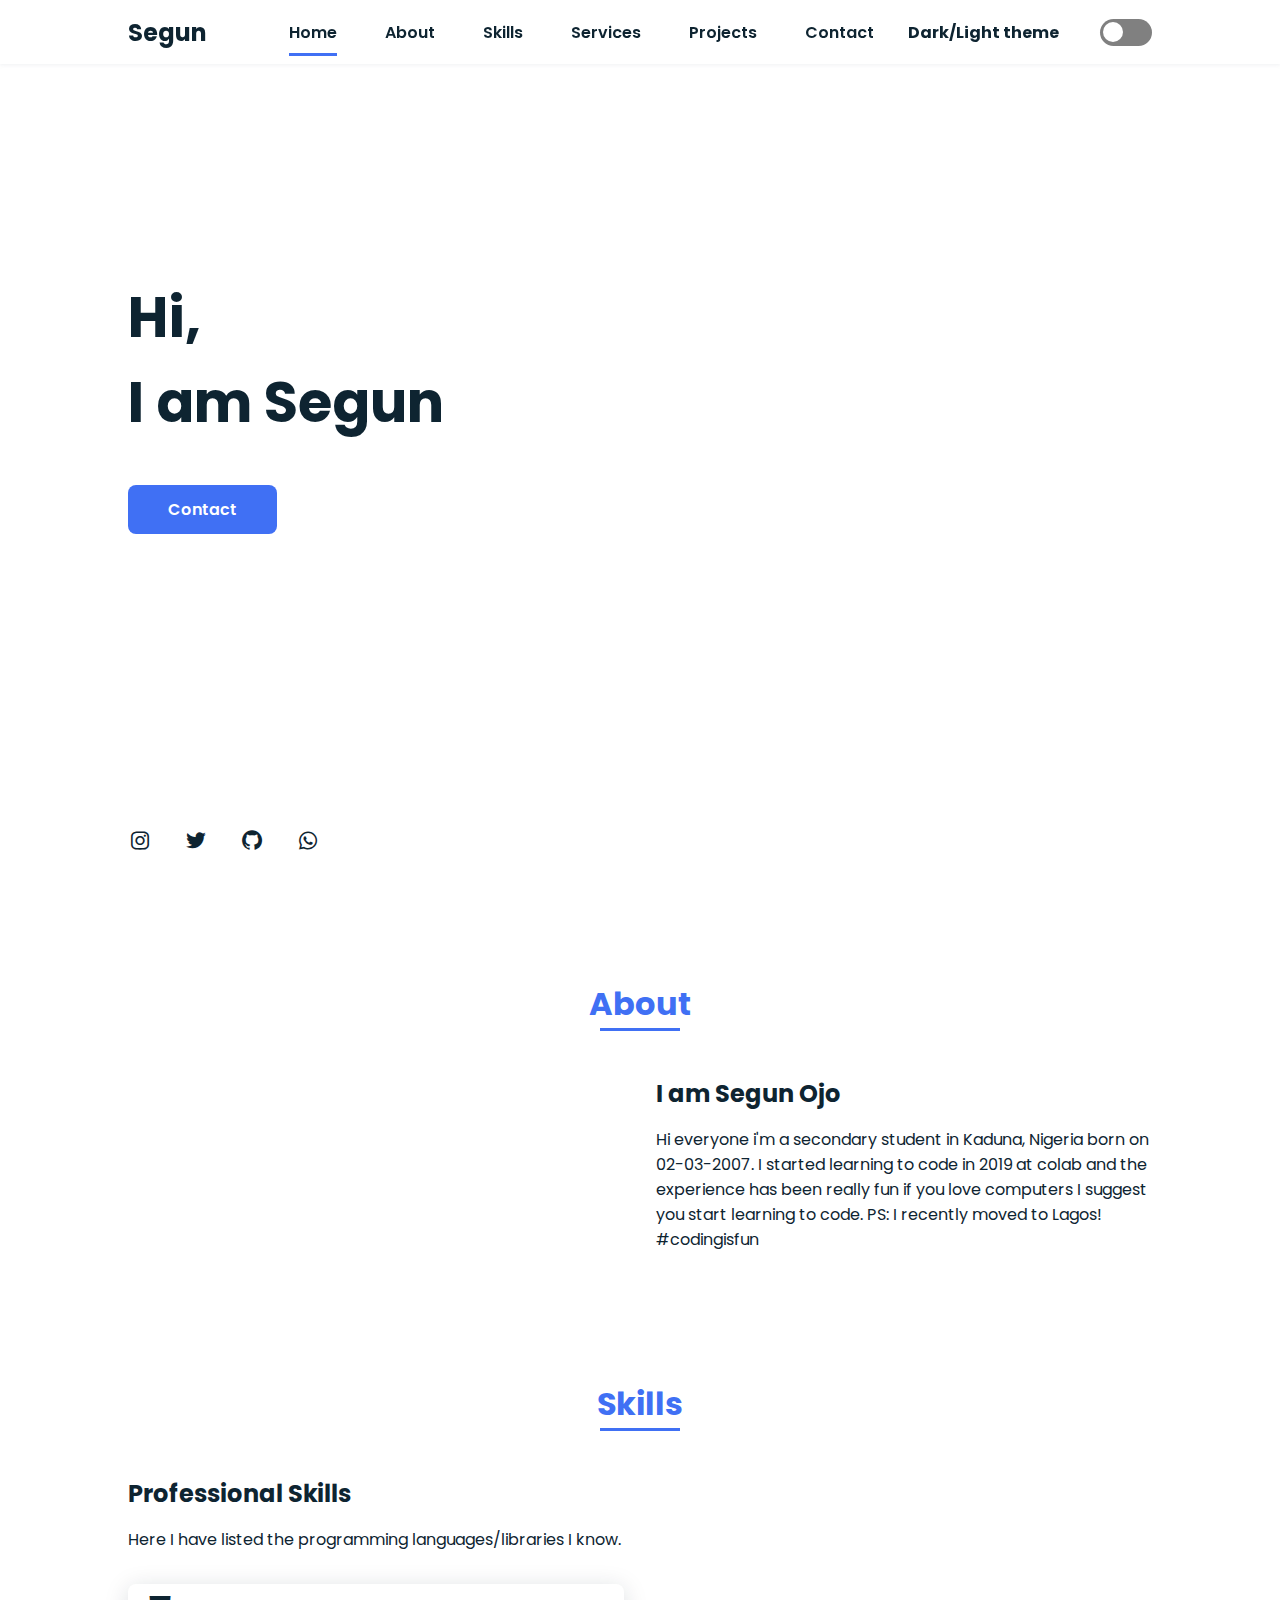
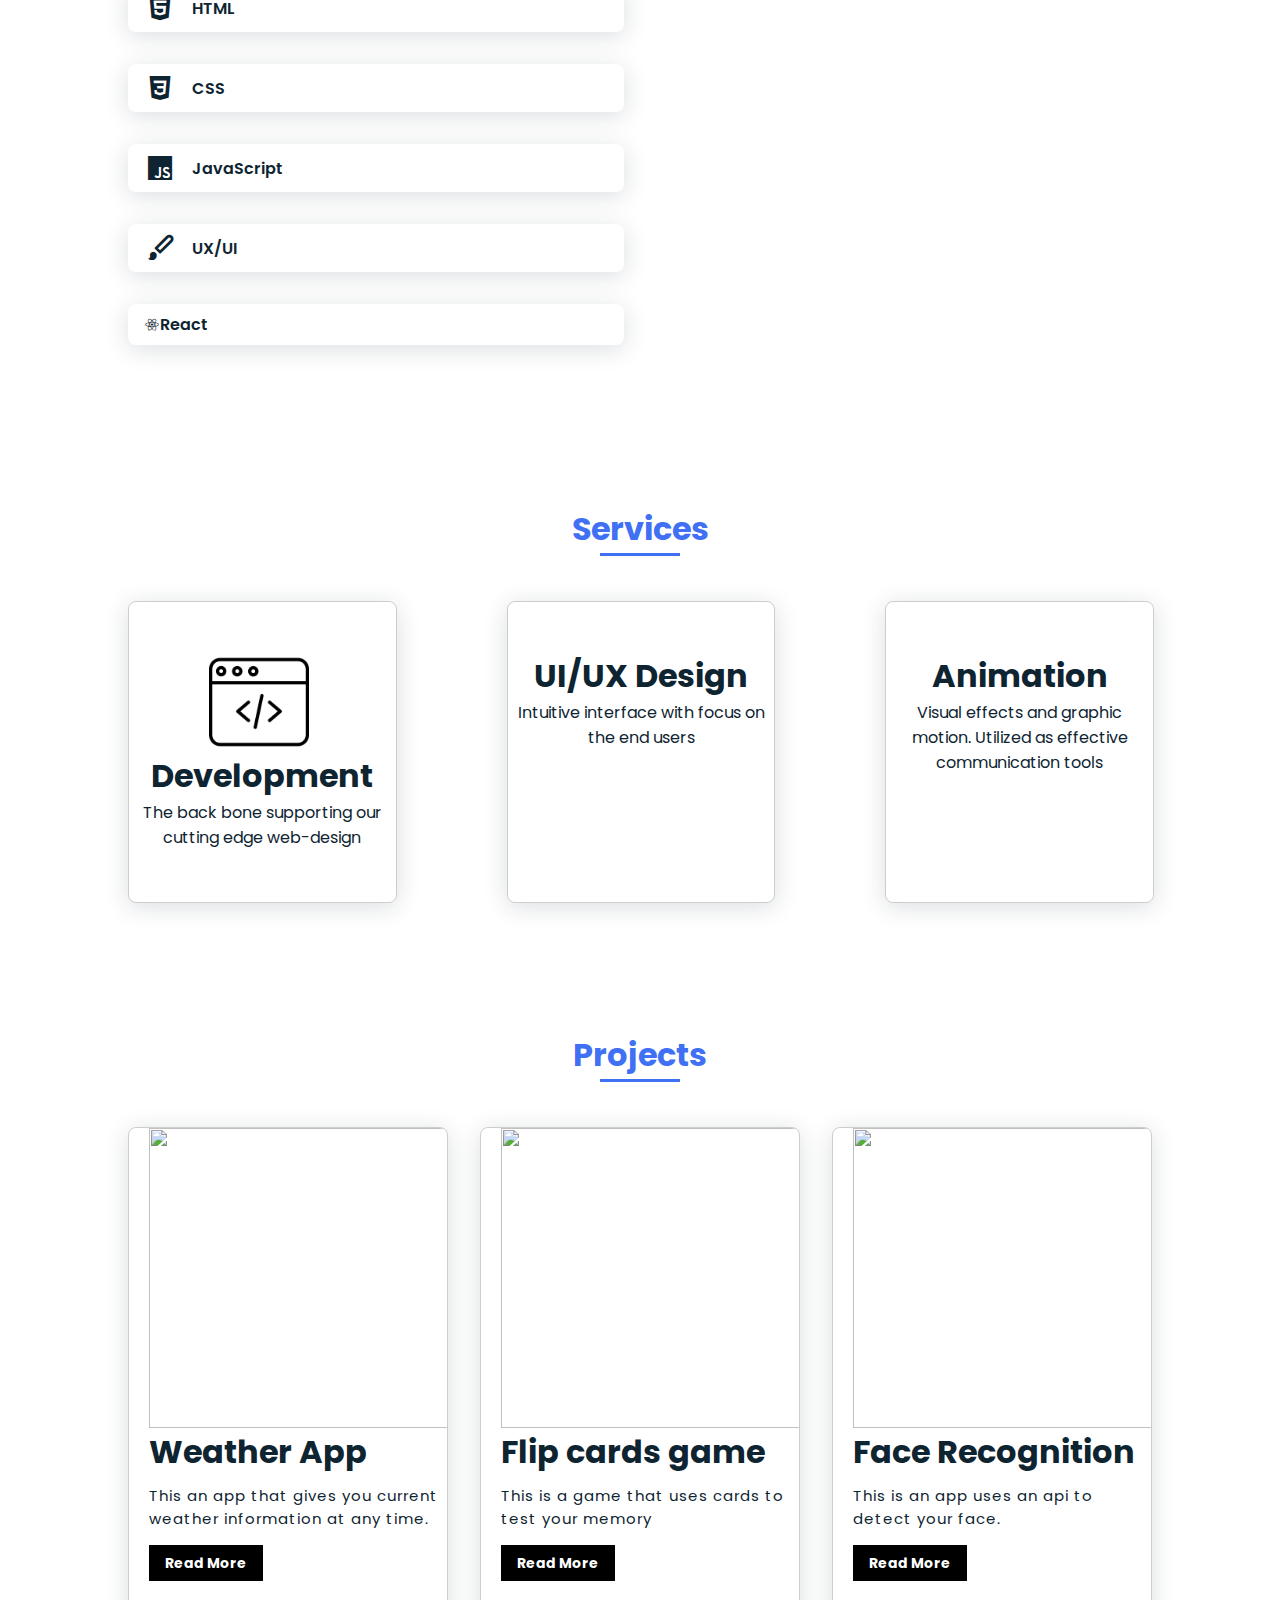
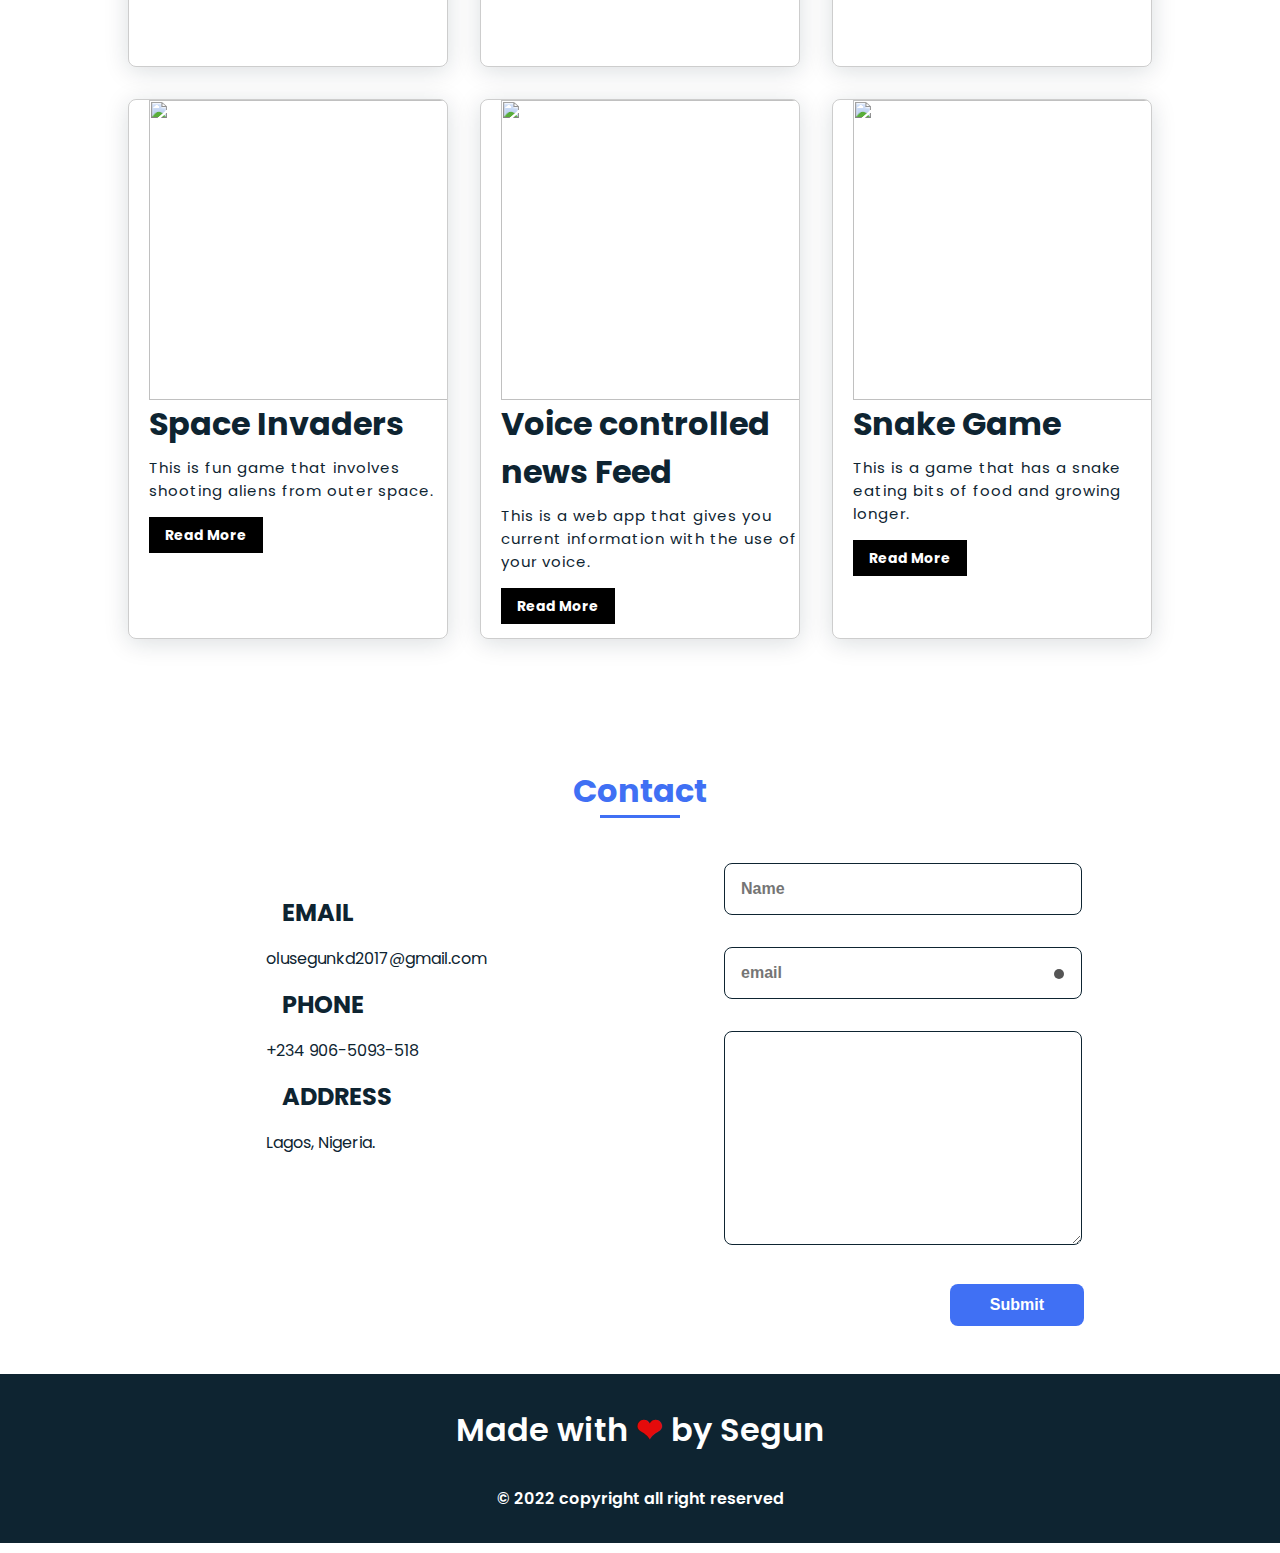
==== index.html @ 63184a0b "removed skill bars" ====
<!DOCTYPE html>
<html lang="en">
<head>
    <meta charset="UTF-8">
    <meta name="viewport" content="width=device-width, initial-scale=1.0">
    
    <link rel="stylesheet" href="style.css">
   

    <!-- =======BOX ICONS======= -->
    <link href='https://unpkg.com/boxicons@2.0.7/css/boxicons.min.css' rel='stylesheet'>
    <script src="https://cdnjs.cloudflare.com/ajax/libs/typed.js/2.0.11/typed.min.js"></script>
    <script src="https://cdnjs.cloudflare.com/ajax/libs/typed.js/2.0.11/typed.js"></script>
    <script src="https://cdnjs.cloudflare.com/ajax/libs/typed.js/2.0.11/typed.min.js.map"></script>
    <title>Segun's portfolio</title>
    <link rel="shortcut icon" type="image/jpg" href="./img/fi-.png"/>
</head>
<body id="body">
    <div id="preloader">
        <div id="preloader-inner"></div>
    </div>
    <!-- ======== HEADER ======= -->
    <header class="l-header" >
        
        <nav class="nav bd-grid">
            <div>
                <a href="#" class="nav__logo"><h2>Segun</h2></a>
            </div>
        
            <div class="nav__menu" id="nav-menu">
                <ul class="nav__list">
                    <li class="nav__item"><a href="#home" class="nav__link active" id="hom">Home</a></li>
                    <li class="nav__item" ><a href="#about" class="nav__link" id="abou">About</a></li>
                    <li class="nav__item"><a href="#skills" class="nav__link" id="skil">Skills</a></li>
                    <li class="nav__item"><a href="#services" class="nav__link" id="serve">Services</a></li>
                    <li class="nav__item"><a href="#work" class="nav__link" id="wor">Projects</a></li>
                    <li class="nav__item"><a href="#contact" class="nav__link" id="con">Contact</a></li>
                    
                </ul>
            </div>
            <h4 class="togtit">Dark/Light theme</h4>
            <div class="toggle-container">
                <input type="checkbox" id="switch" name="theme" /><label for="switch">Toggle</label>
            </div>
            <div class="nav__toggle" id ="nav-toggle">
                <div class="bar"id="bar"></div>
            </div>
        </nav>
    </header>

    <main class="l-main" id = "blur">
        <!-- === HOME === -->
        <section class="home bd-grid" id= 'home'>
            <div class="home__data">
               <h1 class="home__title">Hi, <br>I am Segun<br> <span class="type"></span></h1>
               <a href="#contact" class="button">Contact</a>
            </div>

            <div class="home__social">
                   <a href="https://www.instagram.com/__segunx/" class="home__social-icon"><i class="bx bxl-instagram"></i></a>
                <a href="https://twitter.com/seguncodes_" class="home__social-icon"><i class='bx bxl-twitter' ></i></a>
                <a href="https://github.com/lil_dev16" class="home__social-icon"><i class='bx bxl-github' ></i></a>
                <a href="https://api.whatsapp.com/send?phone=2349065093518" class="home__social-icon"><i class='bx bxl-whatsapp' ></i></a>

            </div>

            <div class="home__img">
                <img src="./img/segun3-removebg-preview.png" alt="" width= "500px">
            </div>
            
        </section>
        <img src="./img/up-arrow.png" onclick="topFunction()"  id="myIcon"></i>
        <!-- === ABOUT === -->
        <section class="about section" id = "about">
            <h2 class="section-title">About</h2>

            <div class="about__container bd-grid">
                <div class="about__img">
                    <img src="./img/desk.svg" alt="">
                </div>

             <div>
                 <h2 class="about__subtitle">I am Segun Ojo</h2>
                 <p class= "about__text">Hi everyone i'm a secondary student in Kaduna, Nigeria born on 02-03-2007. I started learning to code in 2019 at colab and the experience has been really fun if you love computers I suggest you start learning to code. PS: I recently moved to Lagos! #codingisfun </p>
                 
                </div>
             
            </div>
            
        </section>
        <!-- === SKILLS=== -->
        <section class="skills section" id="skills">
            <h2 class="section-title">Skills</h2>

            <div class="skills__container bd-grid">
                <div>
                    <h2 class="skills__subtitle">Professional Skills</h2>
                    <p class="skills__text">Here I have listed the programming languages/libraries I know.</p>
                    <div class="skills__data">
                        <div class="skills__names">
                            <i class= "bx bxl-html5 skills__icon"></i>
                            <span class="skills__name">HTML</span>
                        </div>
<!-- 
                            <div>
                                <span class="skills__percentage">90%</span>
                            </div>
                         -->
                        <!-- <div class="skills__bar skills__html"></div> -->
                    </div>

                    <div class="skills__data">
                        <div class="skills__names">
                            <i class= "bx bxl-css3 skills__icon"></i>
                            <span class="skills__name">CSS</span>
                        </div>

                            <!-- <div>
                                <span class="skills__percentage">80%</span>
                            </div> -->
                        
                        <!-- <div class="skills__bar skills__css"></div> -->
                    </div>

                    <div class="skills__data">
                        <div class="skills__names">
                            <i class= "bx bxl-javascript skills__icon"></i>
                            <span class="skills__name">JavaScript</span>
                        </div>

                            <!-- <div>
                                <span class="skills__percentage">70%</span>
                            </div> -->
                        
                        <!-- <div class="skills__bar skills__js"></div> -->
                    </div>

                    <div class="skills__data">
                        <div class="skills__names">
                            <i class= "bx bxs-paint skills__icon"></i>
                            <span class="skills__name">UX/UI</span>
                        </div>

                            <!-- <div>
                                <span class="skills__percentage">50%</span>
                            </div> -->
                        
                        <!-- <div class="skills__bar skills__ux"></div> -->
                    </div>

                    <div class="skills__data">
                        <div class="skills__names">
                            <i class='bx bxl-react'></i>
                            <span class="skills__name">React</span>
                        </div>

                            <!-- <div>
                                <span class="skills__percentage">20%</span>
                            </div> -->
                        
                        <!-- <div class="skills__bar skills__react"></div> -->
                    </div>

                   
                    
                </div>
                <div>
                    <img src="img/work2.jpg" alt="" class="skills__img">
                </div>
            </div>
        </section>
        <!-- === SERVICES === -->
        <section class="services section" id="services">
            <h2 class="section-title">Services</h2>
            <div class="services__container bd-grid">
                <div class="services__data">
                    <div class="services__img" ><img id="dev" src="./img/web-programmingb.png" alt=""></div>

                    <h1 class="services__header">Development</h1>
                    <div class="services__text">The back bone supporting our cutting edge web-design</div>
                </div>
                <div class="services__data">
                    <div class="services__img"><img id="dev1" src="./img/creativity.png" alt=""></div>

                    <h1 class="services__header">UI/UX Design</h1>
                    <div class="services__text">Intuitive interface with focus on the end users</div>
                </div>
                <div class="services__data">
                    <div class="services__img"><img id="dev2" src="./img/animation.png" alt=""></div>

                    <h1 class="services__header">Animation</h1>
                    <div class="services__text">Visual effects and graphic motion. Utilized as effective communication tools</div>
                </div>
                
            </div>
        </section>
        <!-- === WORK === -->
        <section class="work section" id="work">
            <h2 class="section-title">Projects</h2>

            <div class="work__container bd-grid">

                <div class="work__card" >
                   
                    <div class="work__info" id="info">
                        <img src="./img/undraw_Weather_app_re_kcb1.svg" alt="">
                        <h1>Weather App</h1>
                        <p class="p">This an app that gives you current weather information at any time.</p> 
                        <a class="btn" onclick="popup()">Read More</a>
                        <p>  </p>
                    </div>
                </div>
                
                <div class="work__card">
                    
                    <div class="work__info">
                        <img src="./img/undraw_playing_cards_cywn.svg" alt="">
                        <h1>Flip cards game</h1>
                        <p class="p">This is a game that uses cards to test your memory</p>
                        <a class="btn" onclick="hi()">Read More</a>
                        <p>  </p>
                    </div>
                </div>

                <div class="work__card">
                    
                    <div class="work__info">
                        <img src="./img/face.png" alt="">
                        <h1>Face Recognition</h1>
                        <p class="p">This is an app uses an api to detect your face.</p>
                        <a class="btn" onclick="sup()">Read More</a>
                        <p>  </p>
                    </div>
                </div>

                <div class="work__card">
                   
                    <div class="work__info">
                        <img src="./img/undraw_Taken_re_yn20.svg" alt="">
                        <h1>Space Invaders</h1>
                        <p class="p">This is fun game that involves shooting aliens from outer space.</p>                        
                        <a class="btn" onclick="heyya()">Read More</a>
                        <p>  </p>
                    </div>
                </div>
                
                <div class="work__card">
                  
                    <div class="work__info">
                          <img src="./img/undraw_newspaper_k72w.svg" alt="">
                        <h1> Voice controlled news Feed</h1>
                        <p class="p">This is a web app that gives you current information with the use of your voice.</p>
                        <a class="btn" onclick="hey()">Read More</a>
                        <p>  </p>
                    </div>
                </div>

                <div class="work__card">
                   
                    <div class="work__info">
                        <img src="./img/snake.svg" alt="">
                        <h1>Snake Game</h1>
                        <p class="p">This is a game that has a snake eating bits of food and growing longer.</p>
                        <a class="btn" onclick="bruh()">Read More</a>
                        <p>  </p>
                    </div>
                </div>
                
                <!-- <div class="work__img">
                    <img src="./img/work2.jpg" alt="">
                </div>
                <div class="work__img">
                    <img src="./img/work3.jpg" alt="">
                </div>
                <div class="work__img">
                    <img src="./img/work4.jpg" alt="">
                </div>
                <div class="work__img">
                    <img src="./img/work5.jpg" alt="">
                </div>
                <div class="work__img">
                    <img src="./img/work6.jpg" alt="">
                </div> -->
                
            </div>
            
            
        </section>
        <!-- === CONTACT === -->
        <section class="contact section" id= "contact">
            <h2 class="section-title">Contact</h2>

            <div class="contact__container bd-grid">
                <div class="contact__info">
                <h2 class="contact__info">EMAIL</h2>
                <p>olusegunkd2017@gmail.com</p>
                <h2 class="contact__info">PHONE</h2>
                <p>+234 906-5093-518</p>
                <h2 class="contact__info">ADDRESS</h2>
                <p>Lagos, Nigeria.</p>
                </div>
                <form id= "form"action="" class="contact__form">
                    <input type="text" id="name" placeholder="Name" class="contact__input">
                    <div class="mailBox">
                    <input type="mail" id="mail" placeholder="email" class="contact__input" onkeyup="validate();">
                    <span class="indicator"></span>
                </div>
                    <textarea name="" id="message" cols="0" rows="10" class="contact__input"></textarea>

                    <input type="button" value="Submit" class="contact__button button">
                </form>
            </div>
        </section>
    </main>
    <div id="pop">
         <i class='bx bxs-x-circle'></i>
        <h1>Weather App</h1>
        <img src="./img/undraw_Weather_app_re_kcb1.svg" alt="">
            <p class="p">This app was made using HTML, CSS and JavaScript, wth this application you can input any city in the bar above and it tells the current weather. This app is very helpful and easy to navigate.
            </p>
            <br>
           
            <a class="btn" onclick="popup()">Close</a> 
    </div>
    <div id="pop0">
        <h1>Matching cards game</h1>
        <img src="./img/undraw_playing_cards_cywn.svg" alt="">
            <p class="p">Matching game a fun and puzzling game, try to fing the match of each card in the game and you win. It helps to sharpen the memory of children. </p>
            <br>
            <a class="btn" onclick="hi()">Close</a>
    </div>
    <div id="pop1">
        <h1>Face Recognition</h1>
        <img src="./img/face.png" alt="">
            <p class="p">This is an app uses an api to detect your face, it shows a coordinate ponts on your face and tells your facial expression. In addition it can also approximate the age of the person in the camera.</p>
            <br>
            <a class="btn" onclick="sup()">Close</a>
    </div>
    <div id="pop2">
        <h1>Space Invaders</h1>
        <img src="./img/undraw_Taken_re_yn20.svg" alt="">
            <p class="p">This is fun game which consists of aliens and a space shooter, the aliens try to shoot the space shooter while the space shooter shoots back.</p>
            <br>
            <a class="btn" onclick="heyya()">Close</a>
    </div>
    <div id="pop3">
        <h1>News Feed</h1>
        <img src="./img/undraw_newspaper_k72w.svg" alt="">
            <p class="p">I developed this app with use React. This is a news feed app that tells you current around the glode, this app can be controlled with the use of voice commands</p>
            <br>
            <a class="btn" onclick="hey()">Close</a>
            
    </div>
    <div id="pop4">
        <h1>Snake Game</h1>
        <img src="./img/snake.svg" alt="">
            <p class="p">This is a game that consists of a snake and tiny bits of food, the aim of the game is to get the snake to eat food and grow longer. The longer the snake the higher your points.</p>
            <br>
            <a class="btn" onclick="bruh()">Close</a>
    </div>
    
    <!-- =====FOOTER===== -->
    <footer class="footer">
        <p class="footer__title">Made with <span>&#10084;</span> by Segun</p>

         <p>&#169; 2022 copyright all right reserved</p>
    </footer>
     <!-- GSAP -->
     <script src="https://cdnjs.cloudflare.com/ajax/libs/gsap/3.2.4/gsap.min.js"></script>
     
    <!-- ===== SCROLL REVEAL ===== -->
    <script src="https://unpkg.com/scrollreveal"></script>

    <!-- ===== PORTFOLIO JS ===== -->
    <script src="main.js"></script>
</body>
</html>
---- style.css ----
/* =====  GOOGLE FONTS ===== */
@import url('https://fonts.googleapis.com/css2?family=Poppins:wght@200;300;400;500;600;700;800&display=swap');
/* ==== VARIABLES CSS ==== */
:root{
    --header-height: 3rem;
    --font-semi: 600;
}

/* ==== COLORS ==== */
:root{
    --first-color: #4070F4;
    --second-color: #0E2431;
}

/* ==== TYPOGRAPHY ==== */
:root{
    --body-font: 'Poppins', sans-serif;
    --big-font-size: 2rem;
    --h2-font-size: 1.25rem;
    --normal-font-size: 0.938rem;
}

@media screen and (min-width: 768px){
    :root{
        --big-font-size: 3.5rem;
        --h2-font-size: 2rem;
        --normal-font-size: 1rem;
    }
    
}

/* ==== Margins ===== */
:root{
    --mb-1: 0.5rem;
    --mb-2: 1rem;
    --mb-3: 1.5rem;
    --mb-4: 2rem;
    --mb-5: 2.5rem;
    --mb-6: 3rem;
}

/* ==== z-index ==== */
:root{
    --z-back: -10;
    --z-normal: 1;
    --z-tooltip: 10;
    --z-fixed: 100;
}

/* === base === */
*,::before::after{
    box-sizing: border-box;
    
}
html{
    scroll-behavior: smooth;
}
body{
    background-color: #fff;
    margin: var(--header-height) 0 0 0;
    font-family: var(--body-font);
    font-size: var(--normal-font-size);
    color: var(--second-color);
    transition: background .2s linear;
}

h1,h2,p{
    margin: 0;
}
ul{
    margin: 0;
    padding: 0;
    list-style: none;
}
a{
    text-decoration: none;
}
img{
    max-width: 100%;
    height: auto;
    display: block;
}

/* === CLASS CSS === */
.section-title{
    position: relative;
    font-size: var(--h2-font-size);
    color: var(--first-color);
    margin-top: var(--mb-2);
    margin-bottom: var(--mb-4);
    text-align: center;
}
.section-title::after{
    position: absolute;
    content : '';
    width: 64px;
    height: 0.18rem;
    left: 0;
    right: 0;
    margin: auto;
    top: 2rem;
    background-color: var(--first-color);
}
.section{
    padding-top: 3rem;
    padding-bottom: 2rem;
}

/* === LAYOUT === */
.bd-grid{
    max-width: 1024px;
    display: grid;
    grid-template-columns: 100%;
    grid-column-gap: 2rem;
    width: calc(100% - 2rem);
    margin-left: var(--mb-2);
    margin-right: var(--mb-2);
}
.l-header{
    width: 100%;
    position: fixed;
    top: 0;
    left: 0;
    z-index: var(--z-fixed);
    background-color: rgba(255, 255, 255, 0.931);
    box-shadow: 0 1px 4px rgba(146,161,176,.15);
}
/*
Preloader style
*/
#preloader {
    position: fixed;
    top: 0;
    left: 0;
    right: 0;
    bottom: 0;
    background-color: #fff;
    z-index: 99999; }
  
  #preloader-inner {
    position: absolute;
    left: 50%;
    top: 50%;
    font-size: 5px;
    width: 2em;
    height: 2em;
    margin: -25px 0 0 -25px;
    text-indent: -9999em;
    border-top: 0.5em solid #75a6f0;
    border-right: 0.5em solid rgba(245, 245, 245, 0.5);
    border-bottom: 0.5em solid rgba(245, 245, 245, 0.5);
    border-left: 0.5em solid rgba(245, 245, 245, 0.5);
    -webkit-transform: translateZ(0);
    -ms-transform: translateZ(0);
    transform: translateZ(0);
    -webkit-animation: load8 .5s infinite linear;
    animation: load8 .5s infinite linear; }
  
  #preloader-inner,
  #preloader-inner:after {
    border-radius: 50%;
    width: 5em;
    height: 5em; }
  
  @-webkit-keyframes load8 {
    0% {
      -webkit-transform: rotate(0deg);
      transform: rotate(0deg); }
    100% {
      -webkit-transform: rotate(360deg);
      transform: rotate(360deg); } }
  
  @keyframes load8 {
    0% {
      -webkit-transform: rotate(0deg);
      transform: rotate(0deg); }
    100% {
      -webkit-transform: rotate(360deg);
      transform: rotate(360deg); } }
        
/* === NAV === */
.nav{
    height: var(--header-height);
    display: flex;
    justify-content: space-between;
    align-items: center;
    font-weight: var(--font-semi);
}
@media screen and (max-width: 768px){
    .nav__menu{
        position: fixed;
        top: var(--header-height);
        right: -120%;
        width: 60%;
        height: 100%;
        padding: 2rem;
        background-color: var(--second-color);
        transition: .5s;
        
    }
}


.bar{
    width: 1.9rem;
    height: 1.5px;
    border-radius: 2px;
    background-color: #000;
    transition: 0.5s;
    position: relative;
}

.bar:before, .bar:after{
    content: "";
    position: absolute;
    width: inherit;
    height: inherit;
    background-color: #000;
    transition: 0.5s;
}
.bar:before{
    transform: translateY(-9px);
}

.bar:after{
    transform: translateY(9px);
}



.nav__item{
    margin-bottom: var(--mb-4);
}
.nav__link{
    position: relative;
    color: #fff;
}
.nav__link:hover{
    position: relative;
}
.nav__link::before{
    position: absolute;
    content: "";
    width: 0%;
    height: 0.20rem;
    left: 0;
    top: 2rem;
    background-color: var(--first-color);
    transition: width 1s;
}

.nav__link:hover::before{
    width: 100%;
}

.nav__logo{
    color: var(--second-color);
}
.nav__toggle{
  
    color: var(--first-color);
    width: 1.9rem;
    height: 1.5px;
    border-radius: 2px;
    cursor: pointer;
    transition: 0.5s;
    position: relative;
    display: flex;
    align-items: center;
    justify-content: flex-end;
}

/* ===Active menu=== */
.active::before{
    position: absolute;
    content: "";
    width: 100%;
    height: 0.20rem;
    left: 0;
    top: 2rem;
    background-color: var(--first-color);
   
}


/* === Show menu === */

.show{
    right: 0;
}
/* === toggle === */
input[type=checkbox]{
    height: 0;
    width: 0;
    visibility: hidden;
}

label{
    cursor: pointer;
    text-indent: -9999px;
    width: 52px;
    height: 27px;
    background: grey;
    float: right;
    border-radius: 100px;
    position: relative;
}

label:after {
    content: '';
    position: absolute;
    top: 3px;
    left: 3px;
    width: 20px;
    height: 20px;
    background: #fff;
    border-radius: 90px;
    transition: 0.3s;
}

input:checked + label {
    background-color: rgb(94, 94, 230);
}

input:checked + label:after {
    left: calc(100% - 5px);
    transform: translateX(-100%);
}

label:active:after{
    width: 45px;
}

/* === HOME === */
.home{
    height: calc(100vh - 3rem);
    row-gap: 1rem;
}
.home__data{
    align-self: center;
}
.home__title{
    font-size: var(--big-font-size);
    margin-bottom: var(--mb-5);
}
.home__title span{
    color: var(--first-color);
}
.home__social{
    display: flex;
    flex-direction: column;
}
.home__social-icon{
    width: max-content;
    margin-bottom: var(--mb-2);
    font-size: 1.5rem;
    color: var(--second-color);
}
.home__social-icon:hover{
    color: var(--first-color);
}
.home__img{
    position: absolute;
    padding-top: 200px;
    right: 0;
    bottom: 0;
    width: 295px;
}
#myIcon{
  width: 50px; 
  display: none; /* Hidden by default */
  position: fixed; /* Fixed/sticky position */
  bottom: 20px; /* Place the button at the bottom of the page */
  right: 30px; /* Place the button 30px from the right */
  z-index: 99; /* Make sure it does not overlap */
  border: none; /* Remove borders */
  outline: none; /* Remove outline */
  cursor: pointer; /* Add a mouse pointer on hover */
  padding: 15px; /* Some padding */
  border-radius: 10px; /* Rounded corners */
  font-size: 18px; /* Increase font size */
  transition: 5s;
}
/* BUTTONS  */
button{
     border: none;
}
.button{
   
    display: inline-block;
    background-color: var(--first-color);
    color: #fff;
    padding: .75rem 2.5rem;
    font-weight: var(--font-semi);
    border-radius: .5rem;
}
button:hover{
    box-shadow: 0 10px 36px rgba(22, 21, 21, 0.19);
}


/* === ABOUT === */
.about__container{
    display: grid;
    row-gap: 2rem;
    text-align: center;
}
.about__subtitle{
    margin-bottom: var(--mb-2);
}
.about__img{
    justify-self: center;
}
.about__img img{
    width: 200px;
    border-radius: .5rem;
}

/* === SKILLS === */
.skills__container{
    row-gap: 2rem;
    text-align: center;
}
.skills__subtitle{
    margin-bottom: var(--mb-2);
}
.skills__text{
    margin-bottom: var(--mb-4);
}
.skills__data{
    display: flex;
    justify-content: space-between;
    align-items: center;
    position: relative;
    font-weight: var(--font-semi);
    padding: .5rem 1rem;
    margin-bottom: var(--mb-4);
    border-radius: .5rem;
    box-shadow: 0 4px 25px rgba(14, 36,49,.15);
}
.skills__icon{
    font-size: 2rem;
    margin-right: var(--mb-2);
}
.skills__names{
    display: flex;
    align-items: center
}
.skills__bar{
    position: absolute;
    left: 0;
    bottom: 0;
    background-color: var(--first-color);
    height: .25rem;
    border-radius: .5rem;
    z-index: var(--z-back);
}
.skills__html{
    width: 90%
}
.skills__css{
    width: 80%
}
.skills__js{
    width: 70%
}
.skills__ux{
    width: 50%
}
.skills__react{
    width: 20%;
}
.skills__img{
    width: 100%;
    border-radius: .5rem;
}


/* === SERVICES === */
.services__container{
    display: grid;
    grid-gap: 2rem;
    grid-template-rows: repeat(1, auto);
}
.services__data{
    border: 1px solid rgba(0, 0, 0, 0.198);
    box-shadow: 0 4px 25px rgba(14,36,49,.15);
    border-radius: .5rem;
    overflow: hidden;
    width: 100%;
    height: 300px;
}
.services__data:hover{
    transform: scale(1.1);
    transition: .5s;
}
.services__data:hover::before{
   
    content: "";
    position: absolute;
    top: 0;
    left: 0;
    display: block;
    width: 100%;
    height: 100%;
    background: rgba(0, 0, 255, 0.424);
}
.services__img{
    padding-top: 50px;
    padding-left: 40%;
    width: 100px;
}
.services__header{
    text-align: center;
}
.services__text{
    text-align: center;
}
/* === WORK === */


.work__container{
    row-gap: 2rem;
}
.l-main#blur.hello{
    filter: blur(10px);
    pointer-events: none;
    user-select: none;
}
.bxs-x-circle{
    padding-left: 650px;
  
}
#pop{
    position: fixed;
    top: 40%;
    left: 50%;
    transform: translate(-50%, -50%);
    width: 200px;
    padding: 50px;
    box-shadow: 0 5px 30px rgba(0, 0, 0, .30);
    background: #fff;
    visibility: hidden;
    opacity: 0;
    transition: .5s
}
#pop.hello{
    overflow: hidden;
    visibility: visible;
    opacity: 1;
    transition: .5s;
    top: 50%;
}
#pop0{
    position: fixed;
    top: 40%;
    left: 50%;
    transform: translate(-50%, -50%);
    width: 200px;
    padding: 50px;
    box-shadow: 0 5px 30px rgba(0, 0, 0, .30);
    background: #fff;
    visibility: hidden;
    opacity: 0;
    transition: .5s
}
#pop0.hello{
    visibility: visible;
    opacity: 1;
    transition: .5s;
    top: 50%;
}
#pop1{
    position: fixed;
    top: 40%;
    left: 50%;
    transform: translate(-50%, -50%);
    width: 200px;
    padding: 50px;
    box-shadow: 0 5px 30px rgba(0, 0, 0, .30);
    background: #fff;
    visibility: hidden;
    opacity: 0;
    transition: .5s
}
#pop1.hello{
    visibility: visible;
    opacity: 1;
    transition: .5s;
    top: 50%;
}
#pop2{
    position: fixed;
    top: 40%;
    left: 50%;
    transform: translate(-50%, -50%);
    width: 200px;
    padding: 50px;
    box-shadow: 0 5px 30px rgba(0, 0, 0, .30);
    background: #fff;
    visibility: hidden;
    opacity: 0;
    transition: .5s
}
#pop2.hello{
    visibility: visible;
    opacity: 1;
    transition: .5s;
    top: 50%;
}
#pop3{
    position: fixed;
    top: 40%;
    left: 50%;
    transform: translate(-50%, -50%);
    width: 200px;
    padding: 50px;
    box-shadow: 0 5px 30px rgba(0, 0, 0, .30);
    background: #fff;
    visibility: hidden;
    opacity: 0;
    transition: .5s
}
#pop3.hello{
    visibility: visible;
    opacity: 1;
    transition: .5s;
    top: 50%;
}
#pop4{
    position: fixed;
    top: 40%;
    left: 50%;
    transform: translate(-50%, -50%);
    width: 200px;
    padding: 50px;
    box-shadow: 0 5px 30px rgba(0, 0, 0, .30);
    background: #fff;
    visibility: hidden;
    opacity: 0;
    transition: .5s
}
#pop4.hello{
    visibility: visible;
    opacity: 1;
    transition: .5s;
    top: 50%;
}
.work__card{
    transition: .5s;
    border: 1px solid rgba(0, 0, 0, 0.198);
    box-shadow: 0 4px 25px rgba(14,36,49,.15);
    border-radius: .5rem;
    overflow: hidden;
  
}

.work__card .work__info img{
    width: 734px;
    height: 300px;
}
.work__card .work__info img:hover{
    transform: scale(0.9);
    transition: .5s;
}  
.work__card .work__info:hover{
    transform: scale(0.9);
    transition: .5s;
} 

/* .work__card:before{
    content: "";
    position: absolute;
    top: 0;
    left: 0;
    display: block;
    width: 100%;
    height: 100%;
    /* background: linear-gradient(to bottom, rgba(0, 176, 155, 0.5), rgba(150,201,61,1)); 
    z-index: 2;
    transition: 0.5s all;
  
}  */

/* .work__card:hover:before{
    opacity: 1;
} */

/* .work__card .work__info{
    position: relative;
    z-index: 3;
    /* color: #fff; 
    transform: translateY(30px);
    transition: 0.5s all;
} */
.work__card .work__info{
    opacity: 1;
    transform: translateY(0px);
    margin-left: 20px;
}
.work__card .work__info h1{
    margin: 0;
}
.work__card .work__info p{
    letter-spacing: 1px;
    font-size: 15px;
    margin-top: 8px;
    margin-bottom: 20px;
}
.btn{
    margin-top: var(--mb-6);
    text-decoration: none;
    padding: .5rem 1rem;
    background: #000;
    color: #fff;
    font-size: 14px;
    font-weight: bold;
    cursor: pointer;
    transition: 0.4s ease-in-out;
    
}
.work__card .work__info .btn{
    text-decoration: none;
    padding: 0.5rem 1rem;
    background: #000;
    color: #fff;
    font-size: 14px;
    font-weight: bold;
    cursor: pointer;
    transition: 0.4s ;
    
    
}
.work__card .work__info .btn:hover{
    box-shadow: 0 4px 25px rgba(14,36,49,.15);
} 

/* === CONTACT === */
.contact__info{
    margin: 1rem 1rem;
}
.contact__input{
    width: 90%;
    font-size: var(--normal-font-size);
    font-weight: var(--font-semi);
    padding: 1rem;
    border-radius: .5rem;
    border: 1.5px solid var(--second-color);
    outline: none;
    margin-bottom: var(--mb-4);
  
 
}
#form .indicator{
    position: absolute;
    top: 106px;
    right: 40px;
    width: 10px;
    height: 10px;
    z-index: 1;
    background: #555;
    border-radius: 50%;

}
#form.valid .indicator{
    background: #0f0;
    box-shadow: 0 0 5px #0f0,
                0 0 10px #0f0,
                0 0 20px #0f0,
                0 0 40px #0f0;
}
#form.invalid .indicator{
    background: #f00;
    box-shadow: 0 0 5px #f00,
                0 0 10px #f00,
                0 0 20px #f00,
                0 0 40px #f00;
}
form{
    position: relative;
    z-index: 0;
}
.contact__button{
    display: block;
    border: none;
    outline: none;
    font-size: var(--normal-font-size);
    cursor: pointer;
    margin-left: auto;
}

/* === FOOTER === */
.footer{
    background-color: var(--second-color);
    color: #fff;
    text-align: center;
    font-weight: var(--font-semi);
    padding: 2rem 0;
}
.footer__title{
    font-size: 2rem;
    margin-bottom: var(--mb-4);
}
.footer__title span{
    color: rgb(228, 11, 11);
}
.footer__social{
    margin-bottom: var(--mb-4);
}
.footer__icon{
   
    color: #fff;
    margin: 0 var(--mb-2);
}
.togtit{
        display: none;
    }
/* === MEDIA QUERIES === */
@media screen and (min-width: 768px){
    .togtit{
        display: block;
    }
    body{
        margin: 0;
    }
    .section{
        padding-top: 4rem;
        padding-bottom: 3rem;
    }
    .section-title{
        margin-bottom: var(--mb-6);
    }
    .section-title::after{
        width: 80px;
        top: 3rem;
    }
    
    .nav{
        height: calc(var(--header-height) + 1rem)
    }
    .nav__list{
        display: flex;
        padding-top: 0;
    }
    .nav__item{
        margin-left: var(--mb-6);
        margin-bottom: 0;
    }
    .nav__toggle{
        display: none;
    }
    .nav__link{
        color: var(--second-color);
    }
    .home{
        height: 100vh;
    }
    .home__data{
        align-self: flex-end;
    }
    .home__social{
        padding-top: 0;
        padding-bottom: 2.5rem;
        flex-direction: row;
        align-self: flex-end;
    }
    .home__social-icon{

        margin-bottom: 0;
        margin-right: var(--mb-4);
    }
    .home__img{
        width: 457px;
        bottom: 5%;
    }
    .about__container, .skills__container{
        grid-template-columns: repeat(2,1fr);
        align-items: center;
        text-align: initial;
    }
    .about__img img{
        width: 300px;
    }
    .services__container{
        grid-gap: 7rem;
        grid-template-columns: repeat(3, auto);
    }
    .services__img{
        padding-left: 80px;
        width: 100px;
    }
    .work__container{
        grid-template-columns: repeat(3, 1fr);
        grid-template-rows: repeat(2,1fr);
        column-gap: 2rem;
        
    }
    .work__card img{
        width: 320px;
        height: 239.69px;
    }
    #pop{
        position: fixed;
        top: 40%;
        left: 50%;
        transform: translate(-50%, -50%);
        width: 600px;
        padding: 50px;
        box-shadow: 0 5px 30px rgba(0, 0, 0, .30);
        background: #fff;
        visibility: hidden;
        opacity: 0;
        transition: .5s
    }
    #pop.hello{
     
        visibility: visible;
        opacity: 1;
        transition: .5s;
        top: 50%;
    }
    #pop.hello img{
        width: 100px;
        visibility: visible;
        opacity: 1;
        transition: .5s;
        top: 50%;
    }
    #pop0{
        position: fixed;
        top: 40%;
        left: 50%;
        transform: translate(-50%, -50%);
        width: 600px;
        padding: 50px;
        box-shadow: 0 5px 30px rgba(0, 0, 0, .30);
        background: #fff;
        visibility: hidden;
        opacity: 0;
        transition: .5s
    }
    #pop0.hello{
        visibility: visible;
        opacity: 1;
        transition: .5s;
        top: 50%;
    }
    #pop0.hello img{
        width: 100px;
        visibility: visible;
        opacity: 1;
        transition: .5s;
        top: 50%;
    }
    #pop1{
        position: fixed;
        top: 40%;
        left: 50%;
        transform: translate(-50%, -50%);
        width: 600px;
        padding: 50px;
        box-shadow: 0 5px 30px rgba(0, 0, 0, .30);
        background: #fff;
        visibility: hidden;
        opacity: 0;
        transition: .5s
    }
    #pop1.hello{
        visibility: visible;
        opacity: 1;
        transition: .5s;
        top: 50%;
    }
    #pop1.hello img{
        width: 100px;
        visibility: visible;
        opacity: 1;
        transition: .5s;
        top: 50%;
    }
    #pop2{
        position: fixed;
        top: 40%;
        left: 50%;
        transform: translate(-50%, -50%);
        width: 600px;
        padding: 50px;
        box-shadow: 0 5px 30px rgba(0, 0, 0, .30);
        background: #fff;
        visibility: hidden;
        opacity: 0;
        transition: .5s
    }
    #pop2.hello{
        visibility: visible;
        opacity: 1;
        transition: .5s;
        top: 50%;
    }
    #pop2.hello img{
        width: 100px;
        visibility: visible;
        opacity: 1;
        transition: .5s;
        top: 50%;
    }
    #pop3{
        position: fixed;
        top: 40%;
        left: 50%;
        transform: translate(-50%, -50%);
        width: 600px;
        padding: 50px;
        box-shadow: 0 5px 30px rgba(0, 0, 0, .30);
        background: #fff;
        visibility: hidden;
        opacity: 0;
        transition: .5s
    }
    #pop3.hello{
        visibility: visible;
        opacity: 1;
        transition: .5s;
        top: 50%;
    }
    #pop3.hello img{
        width: 100px;
        visibility: visible;
        opacity: 1;
        transition: .5s;
        top: 50%;
    }
    #pop4{
        position: fixed;
        top: 40%;
        left: 50%;
        transform: translate(-50%, -50%);
        width: 600px;
        padding: 50px;
        box-shadow: 0 5px 30px rgba(0, 0, 0, .30);
        background: #fff;
        visibility: hidden;
        opacity: 0;
        transition: .5s
    }
    #pop4.hello{
        visibility: visible;
        opacity: 1;
        transition: .5s;
        top: 50%;
    }
    #pop4.hello img{
        width: 100px;
        visibility: visible;
        opacity: 1;
        transition: .5s;
        top: 50%;
    }
    .contact__form{
        width: 360px;
    }
    .contact__container{
        grid-template-columns: repeat(2,1fr);
        justify-items: center;
    }
    .contact__input{
        width: 90%;
        font-size: var(--normal-font-size);
        font-weight: var(--font-semi);
        padding: 1rem;
        border-radius: .5rem;
        border: 1.5px solid var(--second-color);
        outline: none;
        margin-bottom: var(--mb-4);
      
     
    }
    #form .indicator{
        position: absolute;
        top: 106px;
        right: 20px;
        width: 10px;
        height: 10px;
        z-index: 1;
        background: #555;
        border-radius: 50%;
    
    }
    #form.valid .indicator{
        background: #0f0;
        box-shadow: 0 0 5px #0f0,
                    0 0 10px #0f0,
                    0 0 20px #0f0,
                    0 0 40px #0f0;
    }
    #form.invalid .indicator{
        background: #f00;
        box-shadow: 0 0 5px #f00,
                    0 0 10px #f00,
                    0 0 20px #f00,
                    0 0 40px #f00;
    }
}

@media screen and (min-width: 1024px){
    .bd-grid{
        margin-left: auto;
        margin-right: auto;
    }
    .home__img{
        right: 10%;
    }    
}

/* dark mode */
body.dark{
  background-color: rgba(0, 0, 0, 0.705);
}
body.dark p{
    color: rgba(255, 255, 255, 0.603);
}
body.dark .p{
    color: #000;
}
body.dark .togtit{
    color: #fff;
    }
body.dark .home__title{
    color: #fff;
}
body.dark .home__social-icon{
    color: #fff;
}
body.dark .home__social-icon:hover{
    color: var(--first-color);
}
body.dark .about__subtitle, .dark .skills__subtitle{
    color: #fff;
}
body.dark .work__card{
    background: #fff;
    border: 1px solid #000;
}
body.dark .skills__bar{
    
    position: absolute;
    left: 0;
    bottom: 0;
    background-color: var(--first-color);
    height: .25rem;
    border-radius: .5rem;
    z-index: var(--z-normal);
  
}

body.dark .skills__data{
    background: #fff;
}
body.dark .l-header{
    background: rgba(0, 0, 0, 0.911);
}
body.dark .nav__logo{
    color: #fff;
} 
.dark .bar, .dark .bar:after, .dark .bar:before{
    background-color: #fff;
}
body.dark .nav__link{
  color: #fff;
}
.dark .sow{
    background-color: transparent;
}
.dark .services__data{
    color: rgba(255, 255, 255, 0.719);
}
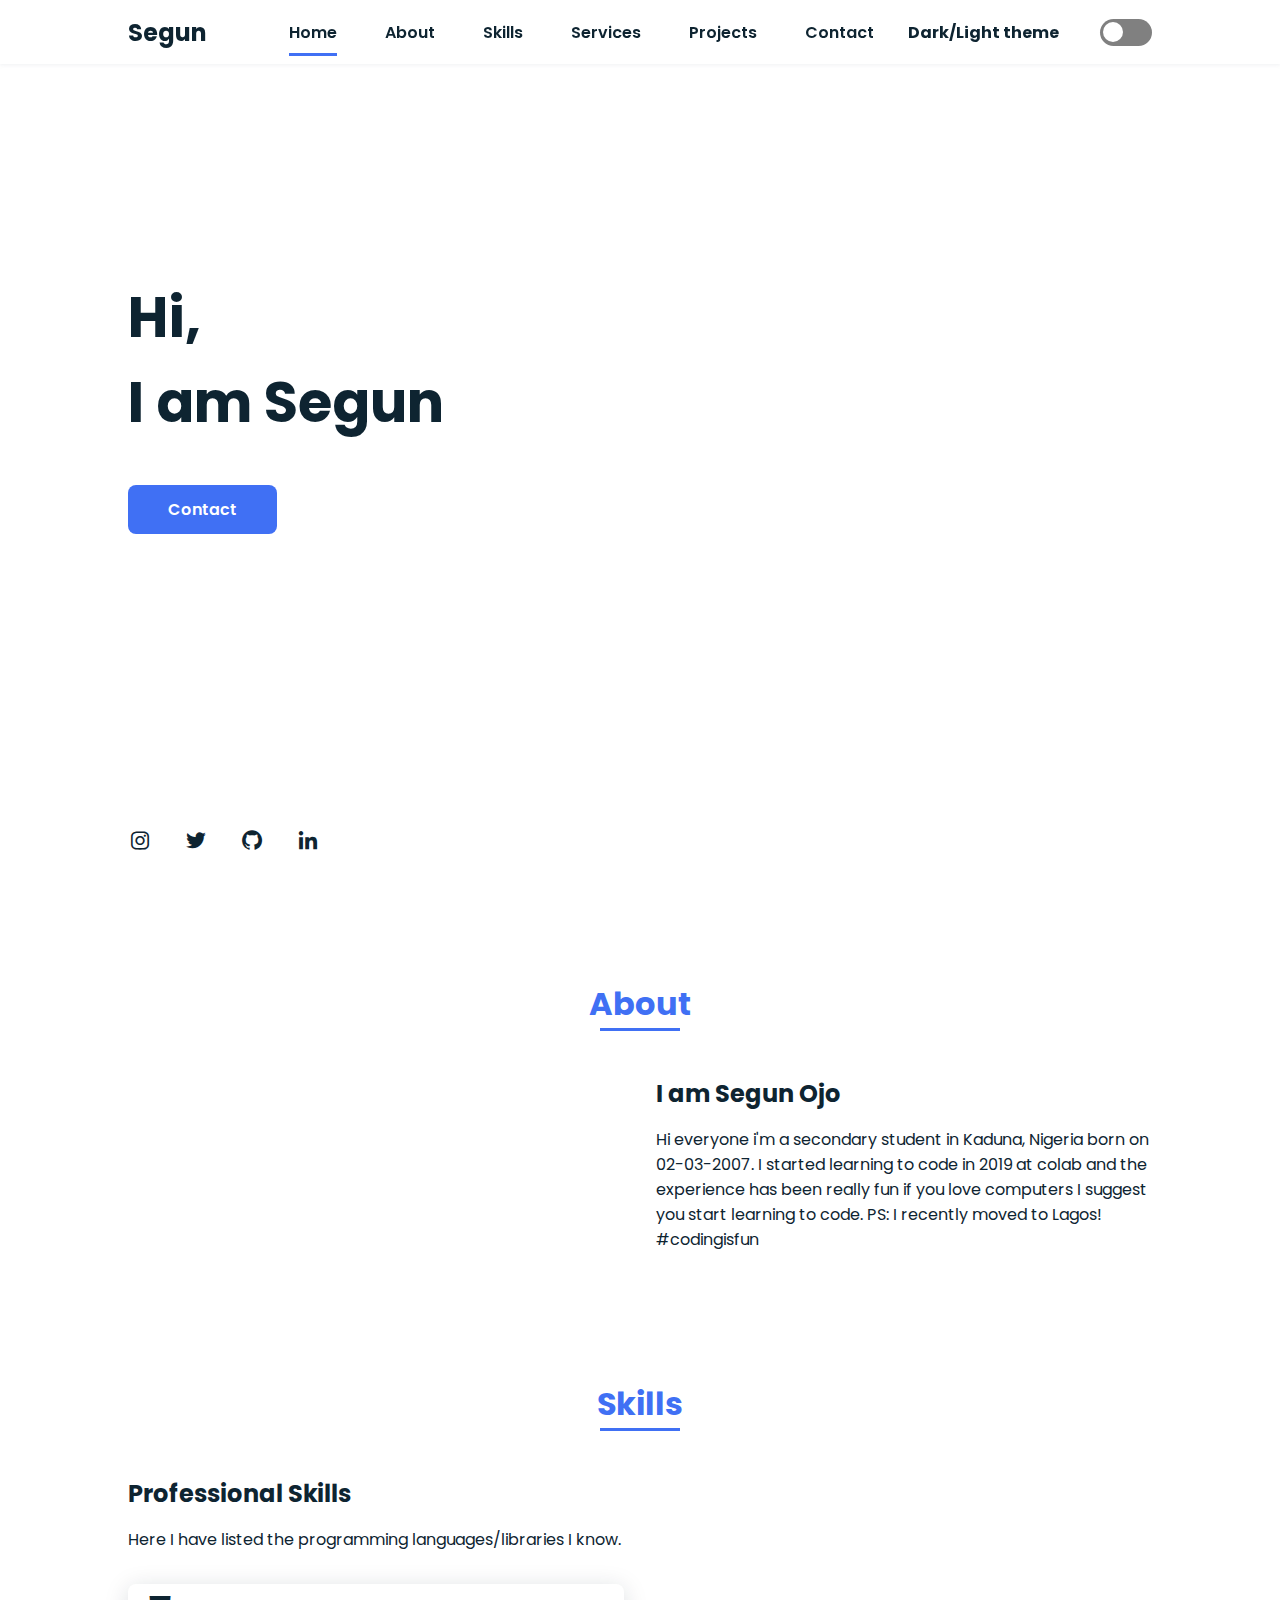
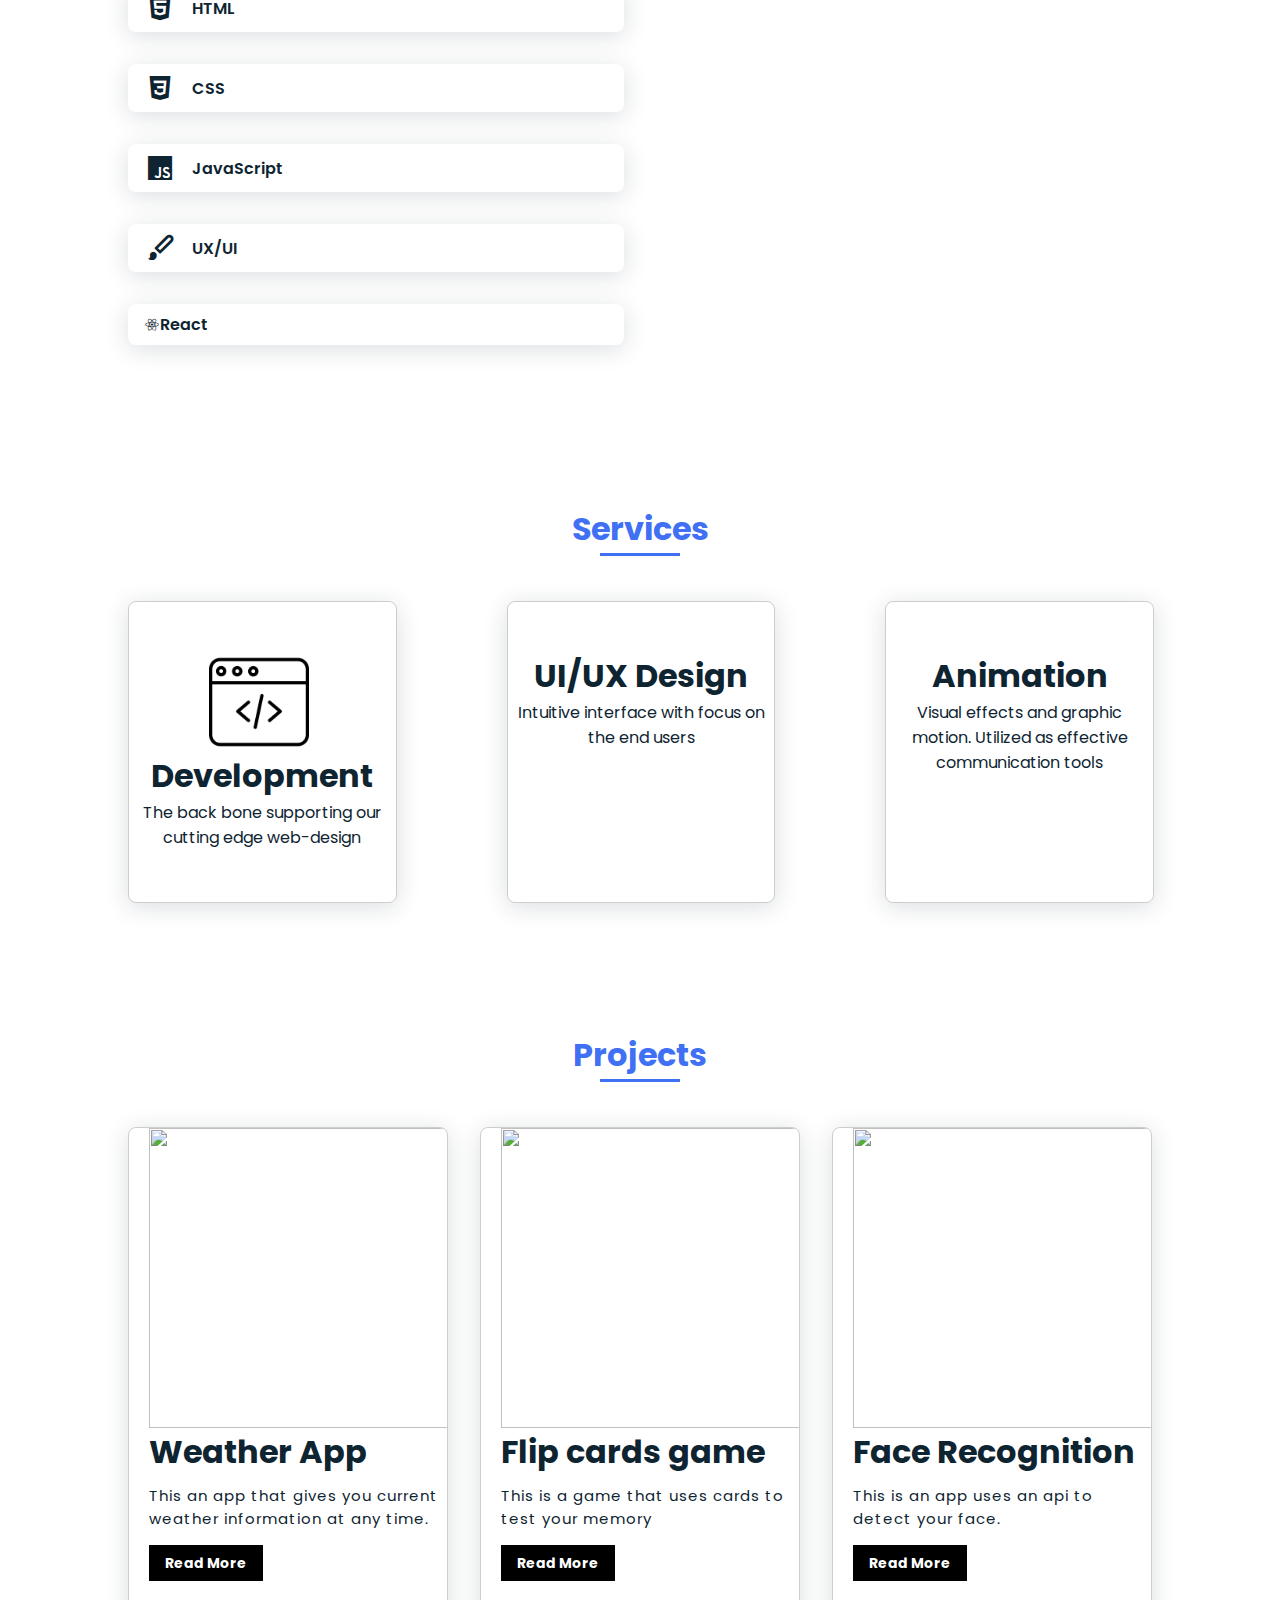
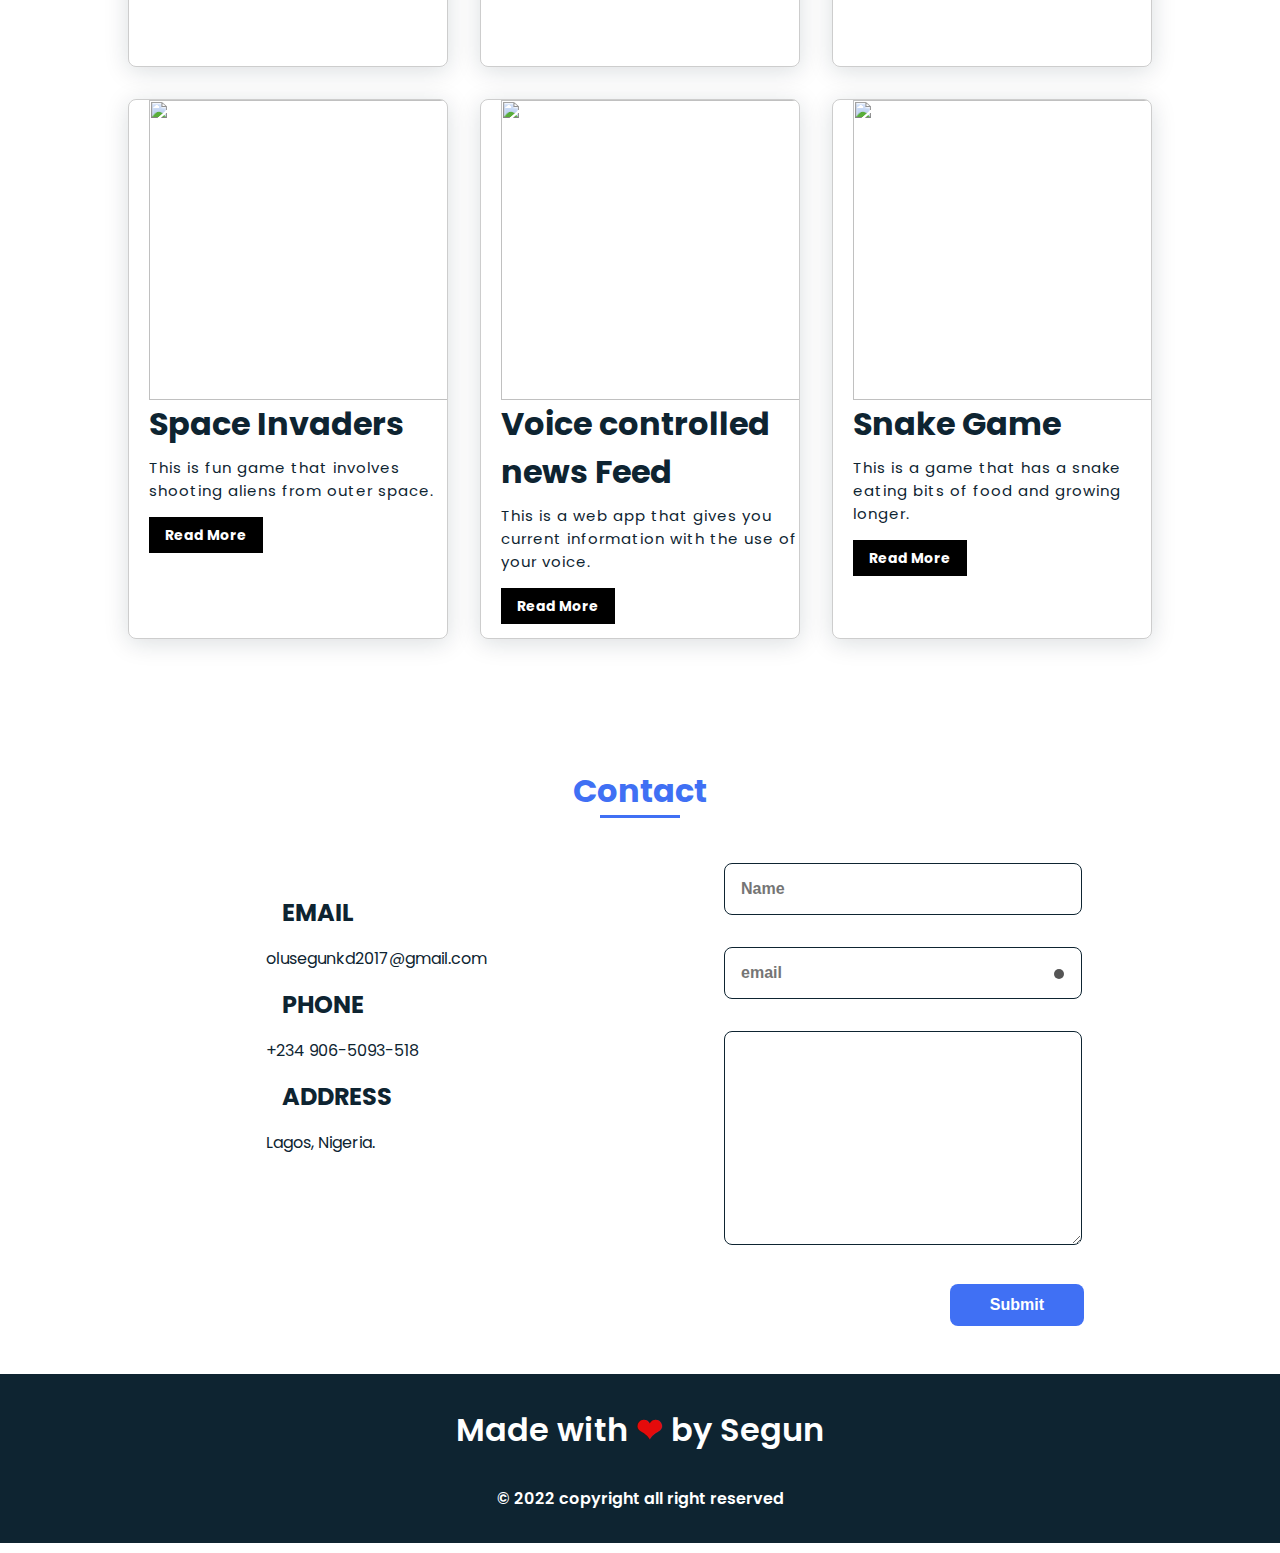
==== commit 9e858dee: "update links" ====
--- a/index.html
+++ b/index.html
@@ -58,10 +58,10 @@
 
             <div class="home__social">
                    <a href="https://www.instagram.com/__segunx/" class="home__social-icon"><i class="bx bxl-instagram"></i></a>
-                <a href="https://twitter.com/seguncodes_" class="home__social-icon"><i class='bx bxl-twitter' ></i></a>
-                <a href="https://github.com/lil_dev16" class="home__social-icon"><i class='bx bxl-github' ></i></a>
-                <a href="https://api.whatsapp.com/send?phone=2349065093518" class="home__social-icon"><i class='bx bxl-whatsapp' ></i></a>
-
+                <a href="https://twitter.com/segun0x" class="home__social-icon"><i class='bx bxl-twitter' ></i></a>
+                <a href="https://github.com/lil-dev16" class="home__social-icon"><i class='bx bxl-github' ></i></a>
+                <!-- <a href="https://api.whatsapp.com/send?phone=2349065093518" class="home__social-icon"><i class='bx bxl-whatsapp' ></i></a> -->
+                <a href="https://www.linkedin.com/in/segun0x" class="home__social-icon"><i class='bx bxl-linkedin' ></i></a>
             </div>
 
             <div class="home__img">
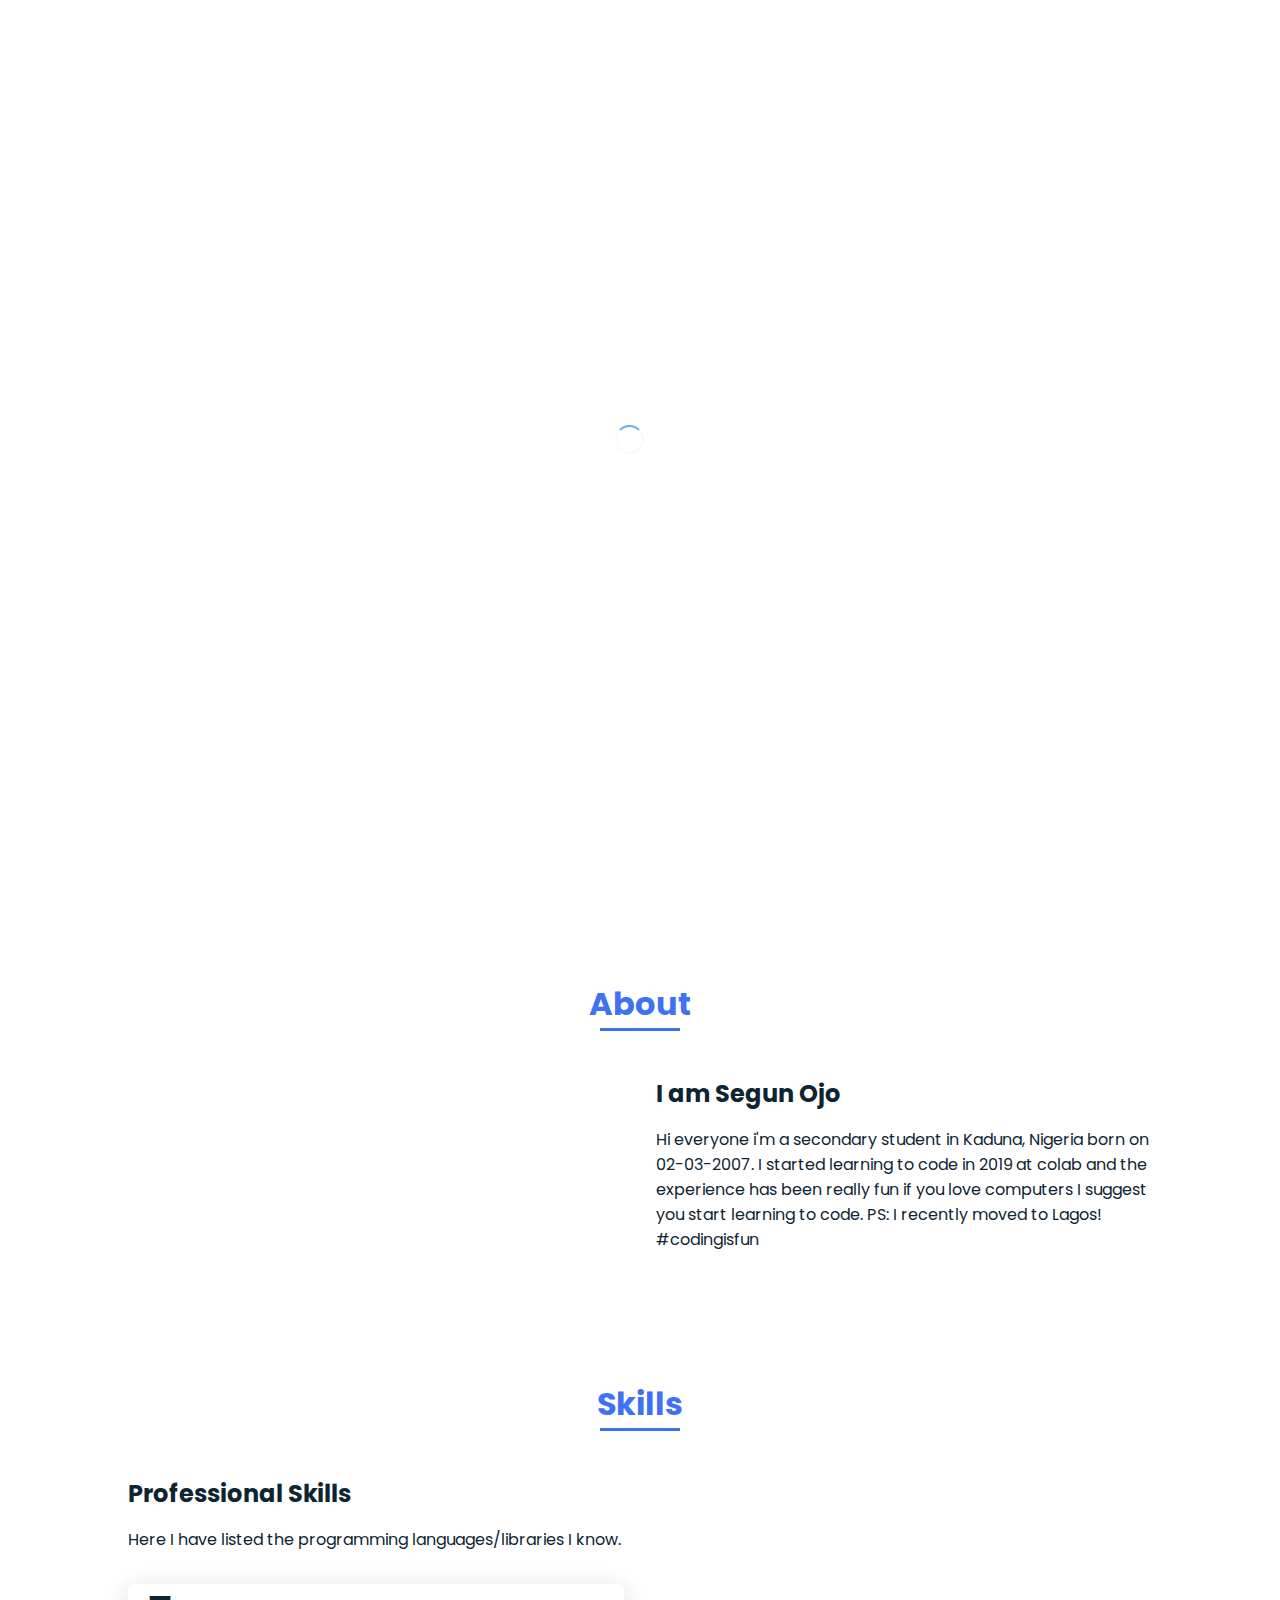
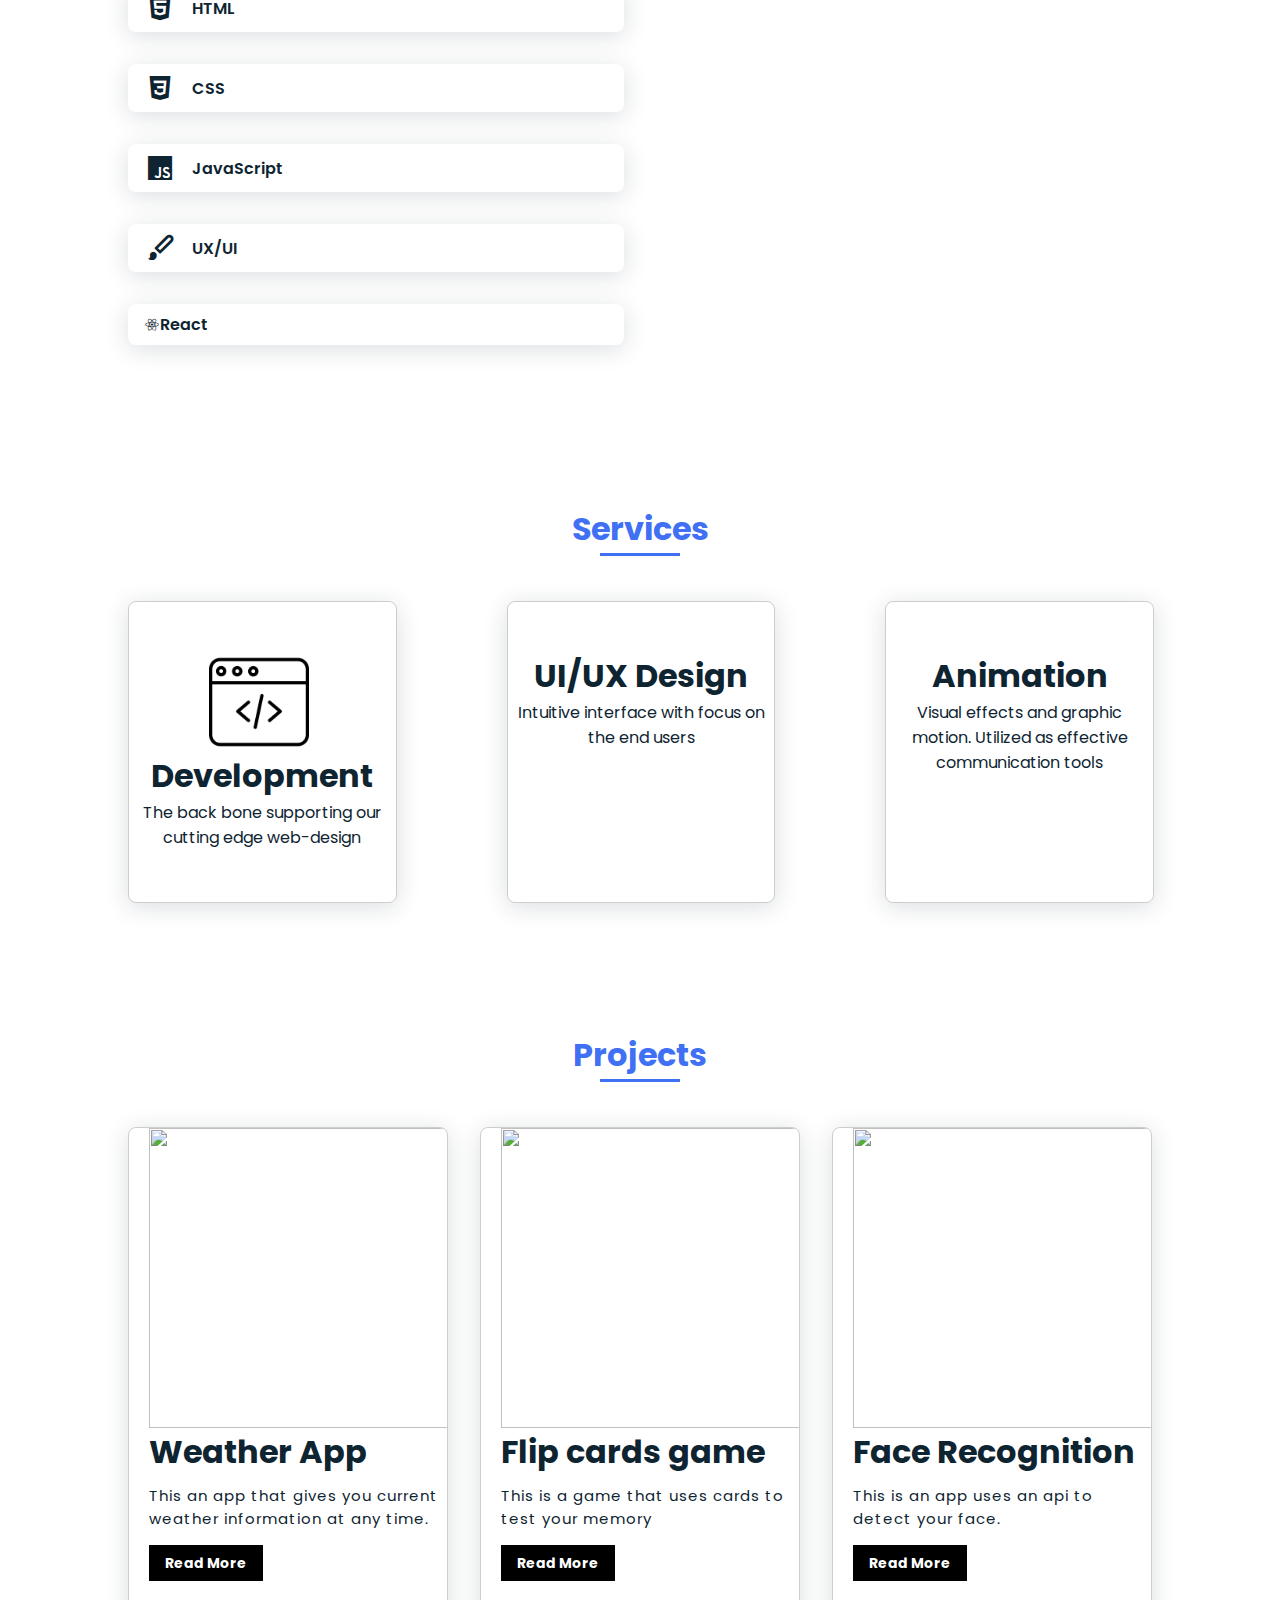
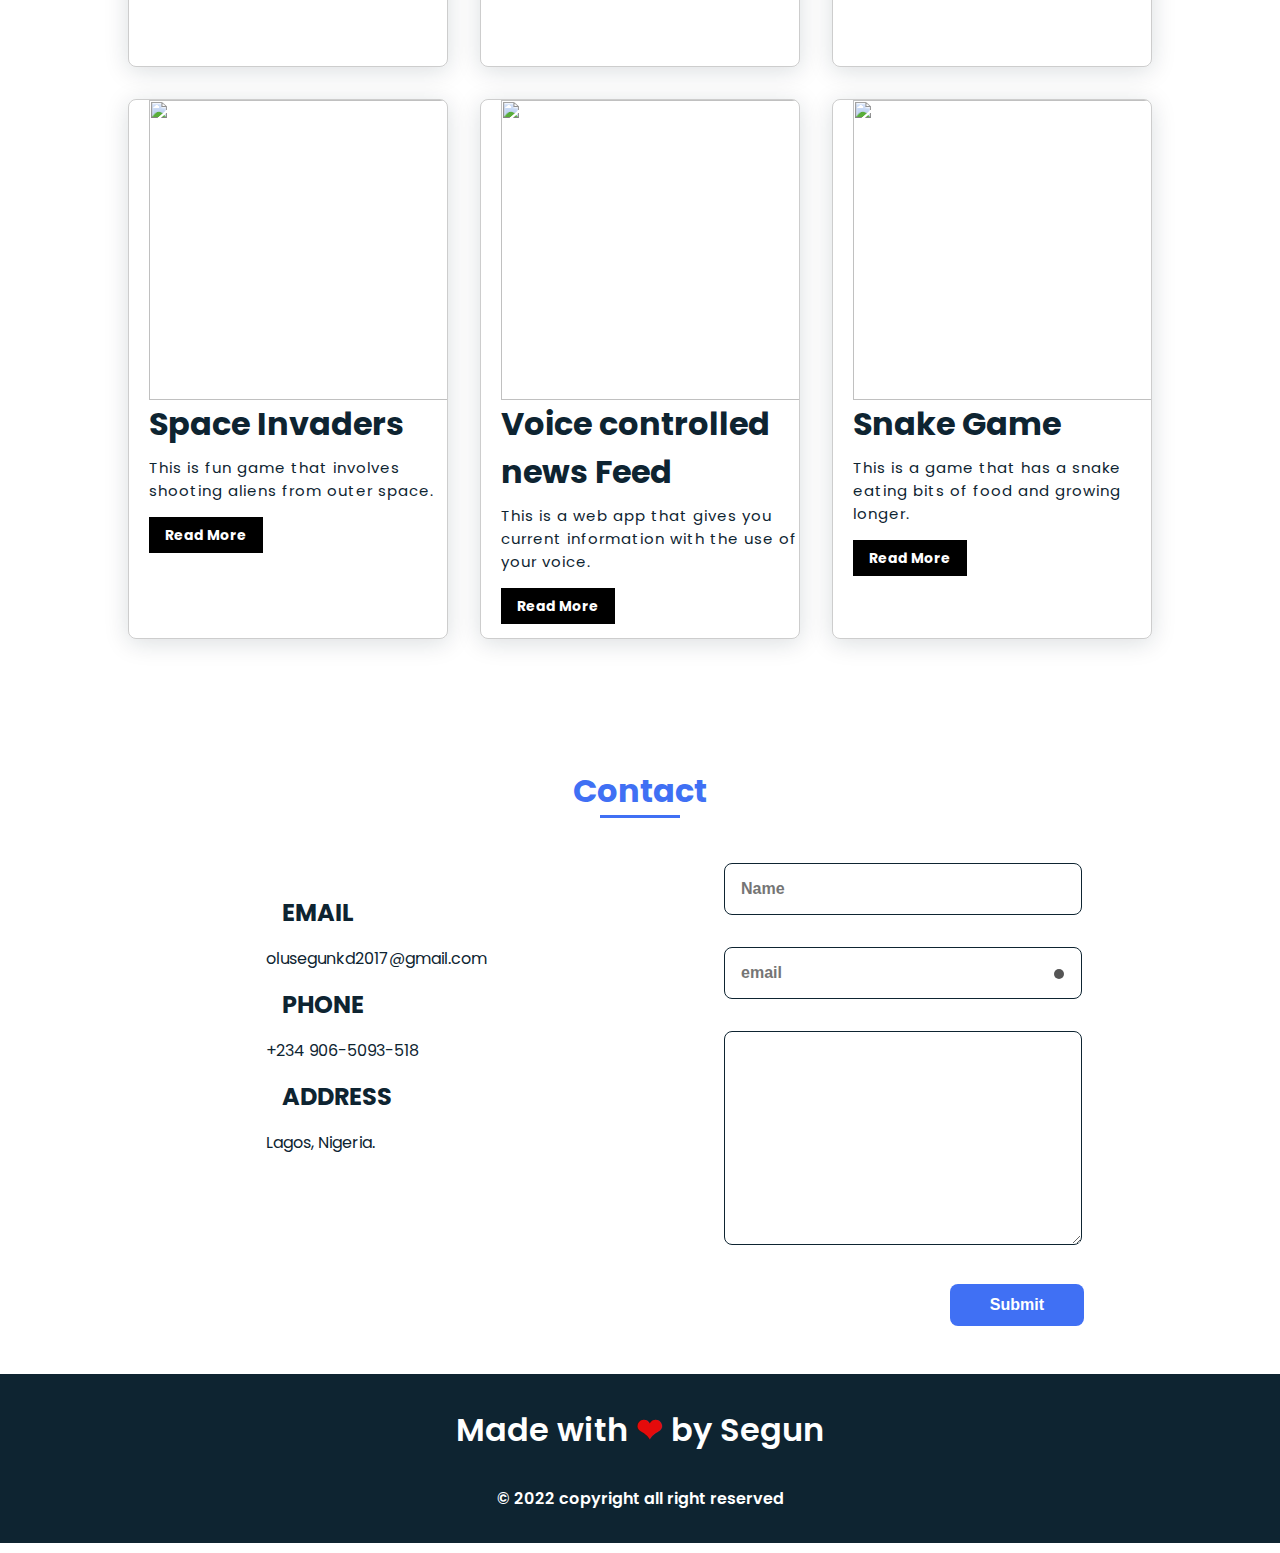
==== commit 01521d95: "change picture" ====
--- a/index.html
+++ b/index.html
@@ -65,7 +65,7 @@
             </div>
 
             <div class="home__img">
-                <img src="./img/segun3-removebg-preview.png" alt="" width= "500px">
+                <img src="./img/me-removebg-preview.png" alt="" width= "500px">
             </div>
             
         </section>
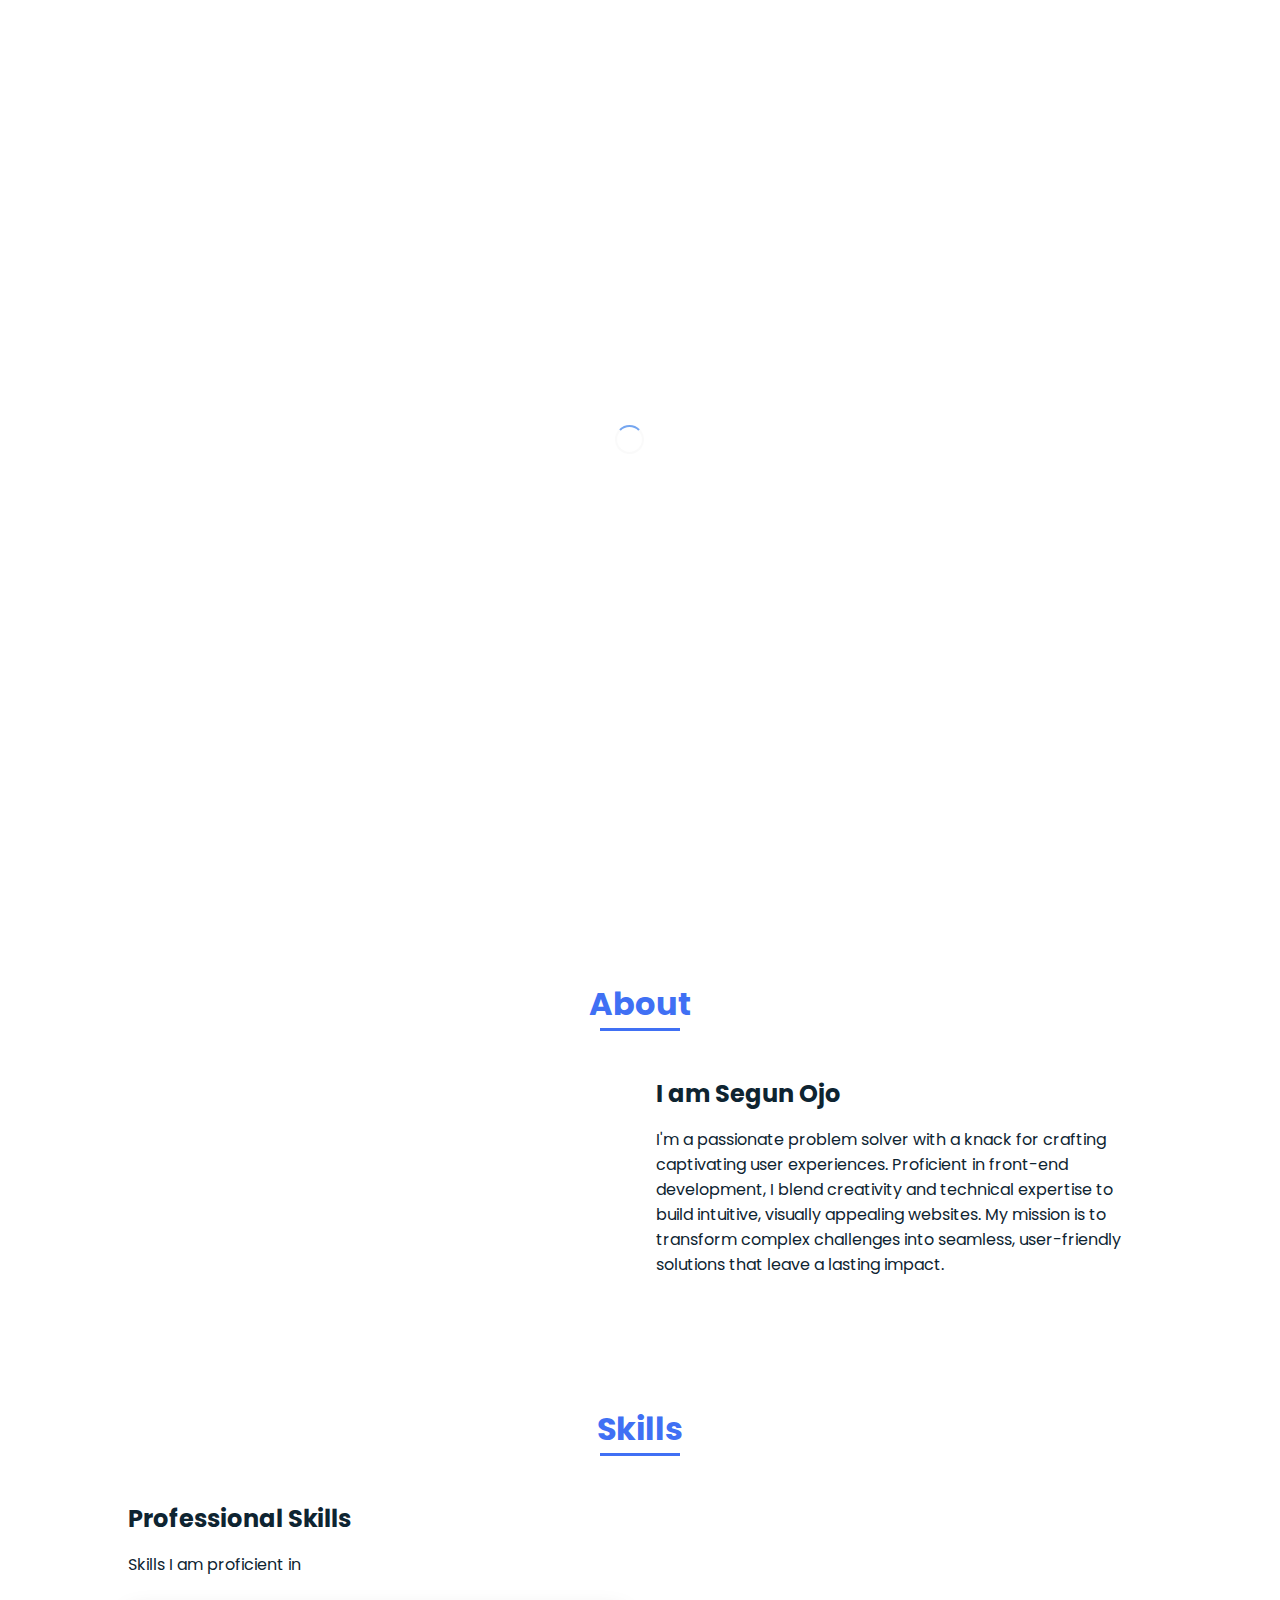
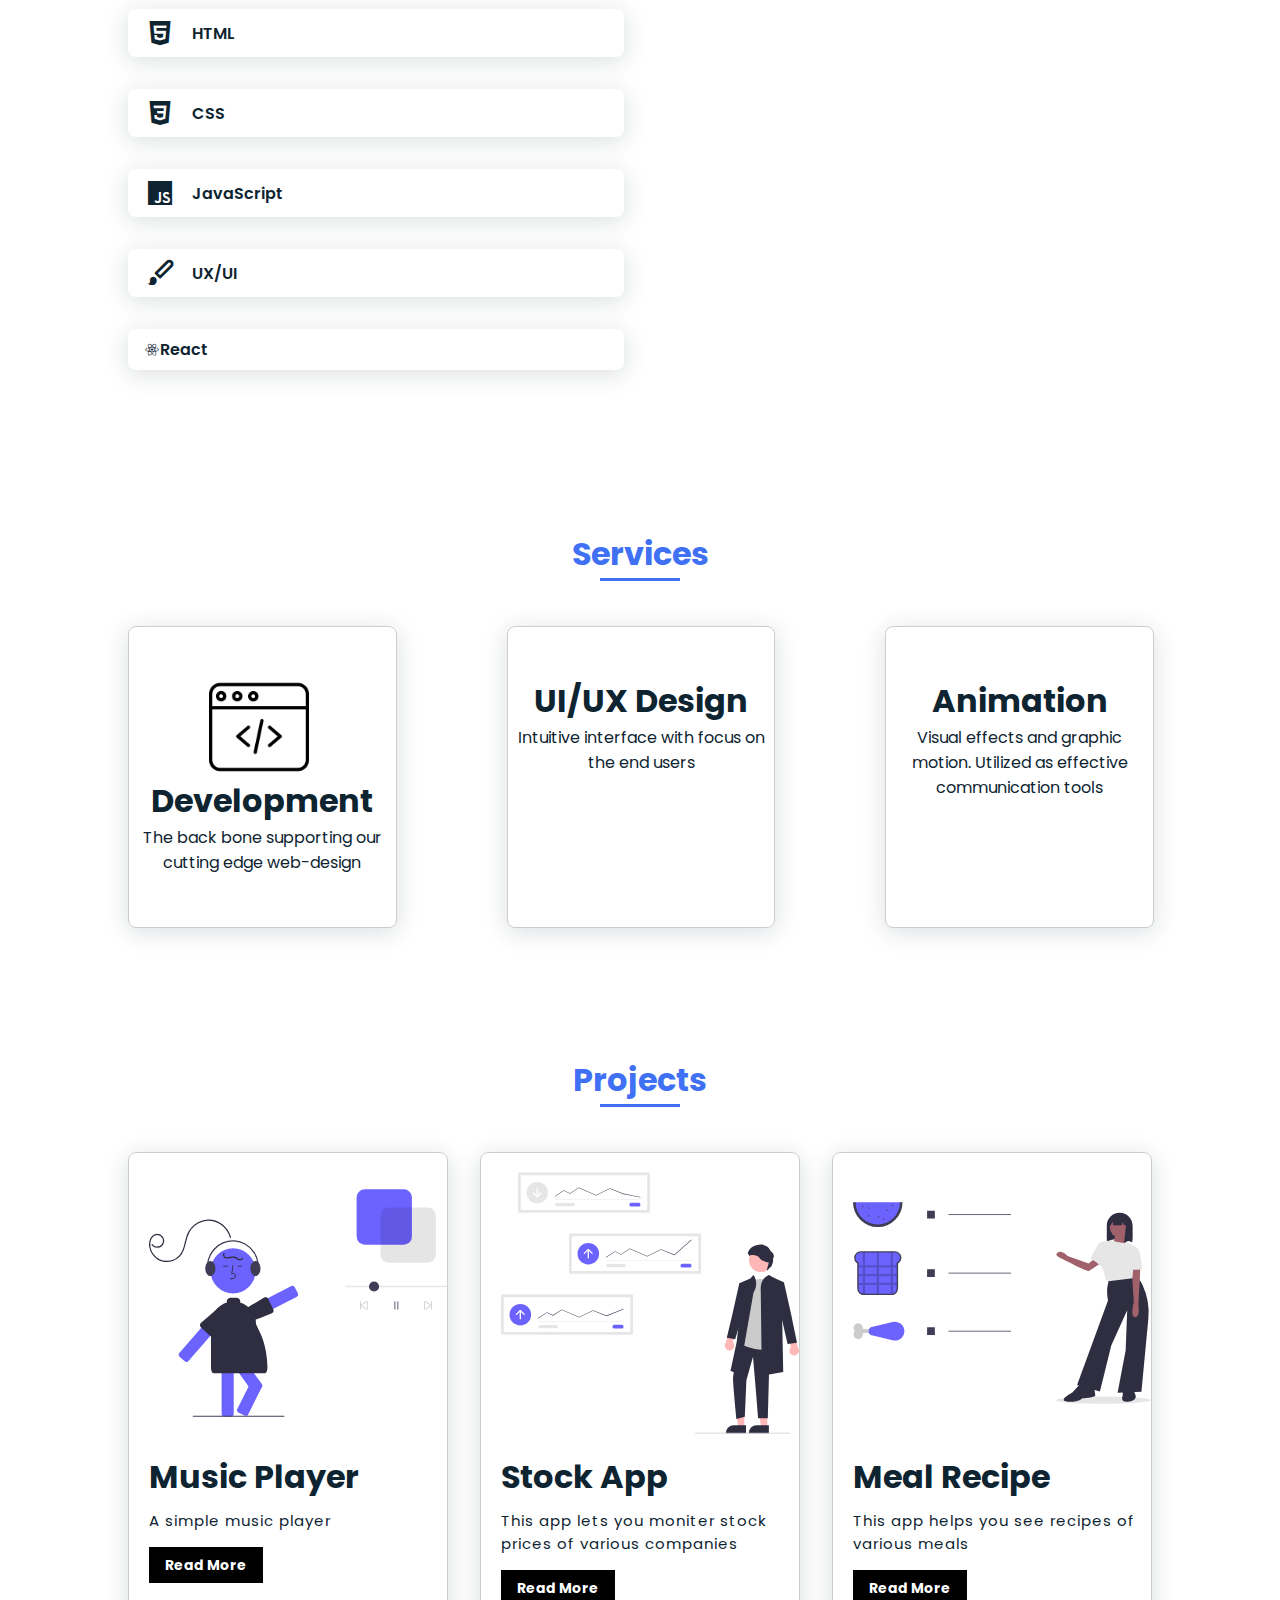
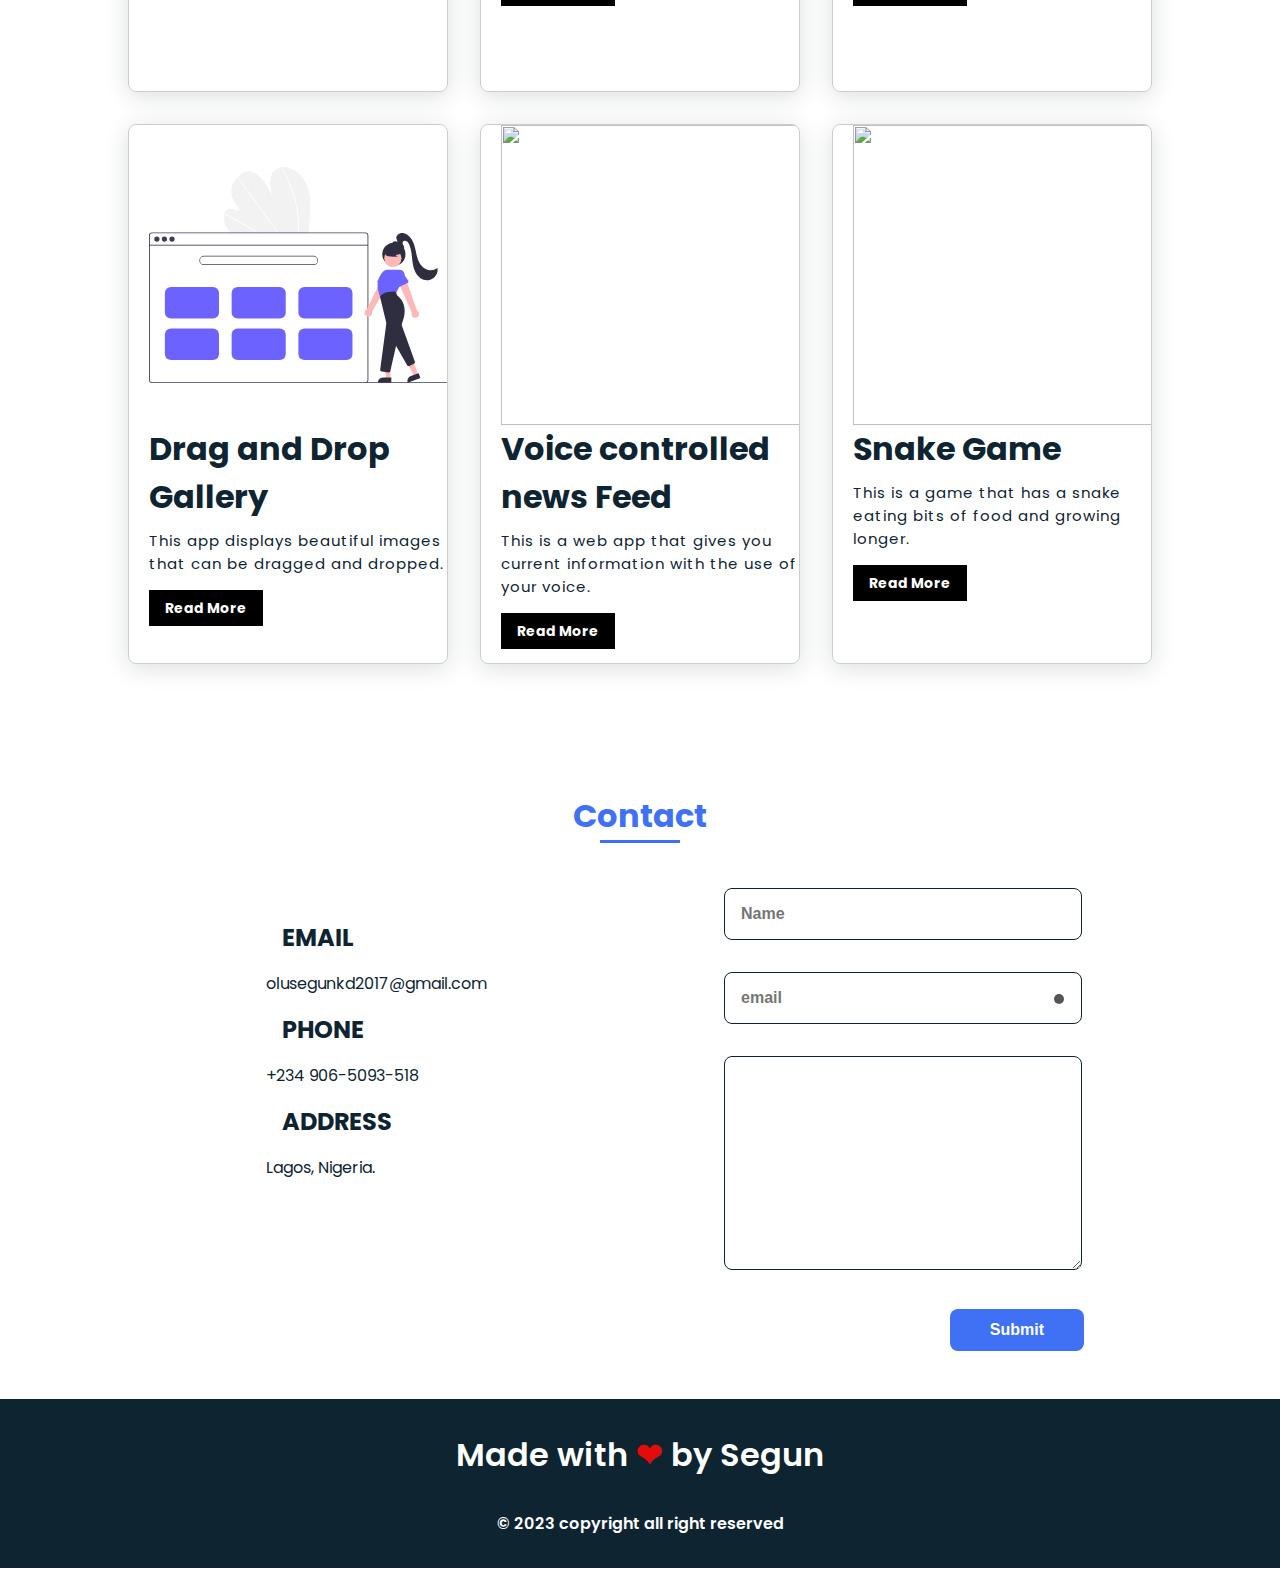
==== commit 4ce9610c: "add projects" ====
--- a/index.html
+++ b/index.html
@@ -59,7 +59,7 @@
             <div class="home__social">
                    <a href="https://www.instagram.com/__segunx/" class="home__social-icon"><i class="bx bxl-instagram"></i></a>
                 <a href="https://twitter.com/segun0x" class="home__social-icon"><i class='bx bxl-twitter' ></i></a>
-                <a href="https://github.com/lil-dev16" class="home__social-icon"><i class='bx bxl-github' ></i></a>
+                <a href="https://github.com/segunojo1" class="home__social-icon"><i class='bx bxl-github' ></i></a>
                 <!-- <a href="https://api.whatsapp.com/send?phone=2349065093518" class="home__social-icon"><i class='bx bxl-whatsapp' ></i></a> -->
                 <a href="https://www.linkedin.com/in/segun0x" class="home__social-icon"><i class='bx bxl-linkedin' ></i></a>
             </div>
@@ -81,7 +81,7 @@
 
              <div>
                  <h2 class="about__subtitle">I am Segun Ojo</h2>
-                 <p class= "about__text">Hi everyone i'm a secondary student in Kaduna, Nigeria born on 02-03-2007. I started learning to code in 2019 at colab and the experience has been really fun if you love computers I suggest you start learning to code. PS: I recently moved to Lagos! #codingisfun </p>
+                 <p class= "about__text">I'm a passionate problem solver with a knack for crafting captivating user experiences. Proficient in front-end development, I blend creativity and technical expertise to build intuitive, visually appealing websites. My mission is to transform complex challenges into seamless, user-friendly solutions that leave a lasting impact.</p>
                  
                 </div>
              
@@ -95,7 +95,7 @@
             <div class="skills__container bd-grid">
                 <div>
                     <h2 class="skills__subtitle">Professional Skills</h2>
-                    <p class="skills__text">Here I have listed the programming languages/libraries I know.</p>
+                    <p class="skills__text">Skills I am proficient in</p>
                     <div class="skills__data">
                         <div class="skills__names">
                             <i class= "bx bxl-html5 skills__icon"></i>
@@ -203,9 +203,9 @@
                 <div class="work__card" >
                    
                     <div class="work__info" id="info">
-                        <img src="./img/undraw_Weather_app_re_kcb1.svg" alt="">
-                        <h1>Weather App</h1>
-                        <p class="p">This an app that gives you current weather information at any time.</p> 
+                        <img src="./img/undraw_music_re_a2jk.svg" alt="">
+                        <h1>Music Player</h1>
+                        <p class="p">A simple music player</p> 
                         <a class="btn" onclick="popup()">Read More</a>
                         <p>  </p>
                     </div>
@@ -214,9 +214,9 @@
                 <div class="work__card">
                     
                     <div class="work__info">
-                        <img src="./img/undraw_playing_cards_cywn.svg" alt="">
-                        <h1>Flip cards game</h1>
-                        <p class="p">This is a game that uses cards to test your memory</p>
+                        <img src="./img/undraw_stock_prices_re_js33.svg" alt="">
+                        <h1>Stock App</h1>
+                        <p class="p">This app lets you moniter stock prices of various companies</p>
                         <a class="btn" onclick="hi()">Read More</a>
                         <p>  </p>
                     </div>
@@ -225,9 +225,9 @@
                 <div class="work__card">
                     
                     <div class="work__info">
-                        <img src="./img/face.png" alt="">
-                        <h1>Face Recognition</h1>
-                        <p class="p">This is an app uses an api to detect your face.</p>
+                        <img src="./img/undraw_diet_ghvw.svg" alt="">
+                        <h1>Meal Recipe</h1>
+                        <p class="p">This app helps you see recipes of various meals</p>
                         <a class="btn" onclick="sup()">Read More</a>
                         <p>  </p>
                     </div>
@@ -236,9 +236,9 @@
                 <div class="work__card">
                    
                     <div class="work__info">
-                        <img src="./img/undraw_Taken_re_yn20.svg" alt="">
-                        <h1>Space Invaders</h1>
-                        <p class="p">This is fun game that involves shooting aliens from outer space.</p>                        
+                        <img src="./img/undraw_portfolio_re_qwm5.svg" alt="">
+                        <h1>Drag and Drop Gallery</h1>
+                        <p class="p">This app displays beautiful images that can be dragged and dropped.</p>                        
                         <a class="btn" onclick="heyya()">Read More</a>
                         <p>  </p>
                     </div>
@@ -314,32 +314,32 @@
     </main>
     <div id="pop">
          <i class='bx bxs-x-circle'></i>
-        <h1>Weather App</h1>
-        <img src="./img/undraw_Weather_app_re_kcb1.svg" alt="">
-            <p class="p">This app was made using HTML, CSS and JavaScript, wth this application you can input any city in the bar above and it tells the current weather. This app is very helpful and easy to navigate.
+        <h1>Music Player</h1>
+        <img src="./img/undraw_music_re_a2jk.svg" alt="">
+            <p class="p">This app was build with Reactjs, tailwindcss, it allows you play different songs of your choice
             </p>
             <br>
            
             <a class="btn" onclick="popup()">Close</a> 
     </div>
     <div id="pop0">
-        <h1>Matching cards game</h1>
-        <img src="./img/undraw_playing_cards_cywn.svg" alt="">
-            <p class="p">Matching game a fun and puzzling game, try to fing the match of each card in the game and you win. It helps to sharpen the memory of children. </p>
+        <h1>Stock App</h1>
+        <img src="./img/undraw_stock_prices_re_js33.svg" alt="">
+            <p class="p">This stock app lets you view stock prices of various companies and it is customizable </p>
             <br>
             <a class="btn" onclick="hi()">Close</a>
     </div>
     <div id="pop1">
-        <h1>Face Recognition</h1>
-        <img src="./img/face.png" alt="">
-            <p class="p">This is an app uses an api to detect your face, it shows a coordinate ponts on your face and tells your facial expression. In addition it can also approximate the age of the person in the camera.</p>
+        <h1>Meals Recipe App</h1>
+        <img src="./img/undraw_diet_ghvw.svg" alt="">
+            <p class="p">This app helps you get recipes of various meals depending on your search.</p>
             <br>
             <a class="btn" onclick="sup()">Close</a>
     </div>
     <div id="pop2">
-        <h1>Space Invaders</h1>
-        <img src="./img/undraw_Taken_re_yn20.svg" alt="">
-            <p class="p">This is fun game which consists of aliens and a space shooter, the aliens try to shoot the space shooter while the space shooter shoots back.</p>
+        <h1>Drag and Drop Gallery</h1>
+        <img src="./img/undraw_portfolio_re_qwm5.svg" alt="">
+            <p class="p">This is an image gallery that lets you view images based on search and allows you to drag and drop.</p>
             <br>
             <a class="btn" onclick="heyya()">Close</a>
     </div>
@@ -363,7 +363,7 @@
     <footer class="footer">
         <p class="footer__title">Made with <span>&#10084;</span> by Segun</p>
 
-         <p>&#169; 2022 copyright all right reserved</p>
+         <p>&#169; 2023 copyright all right reserved</p>
     </footer>
      <!-- GSAP -->
      <script src="https://cdnjs.cloudflare.com/ajax/libs/gsap/3.2.4/gsap.min.js"></script>
